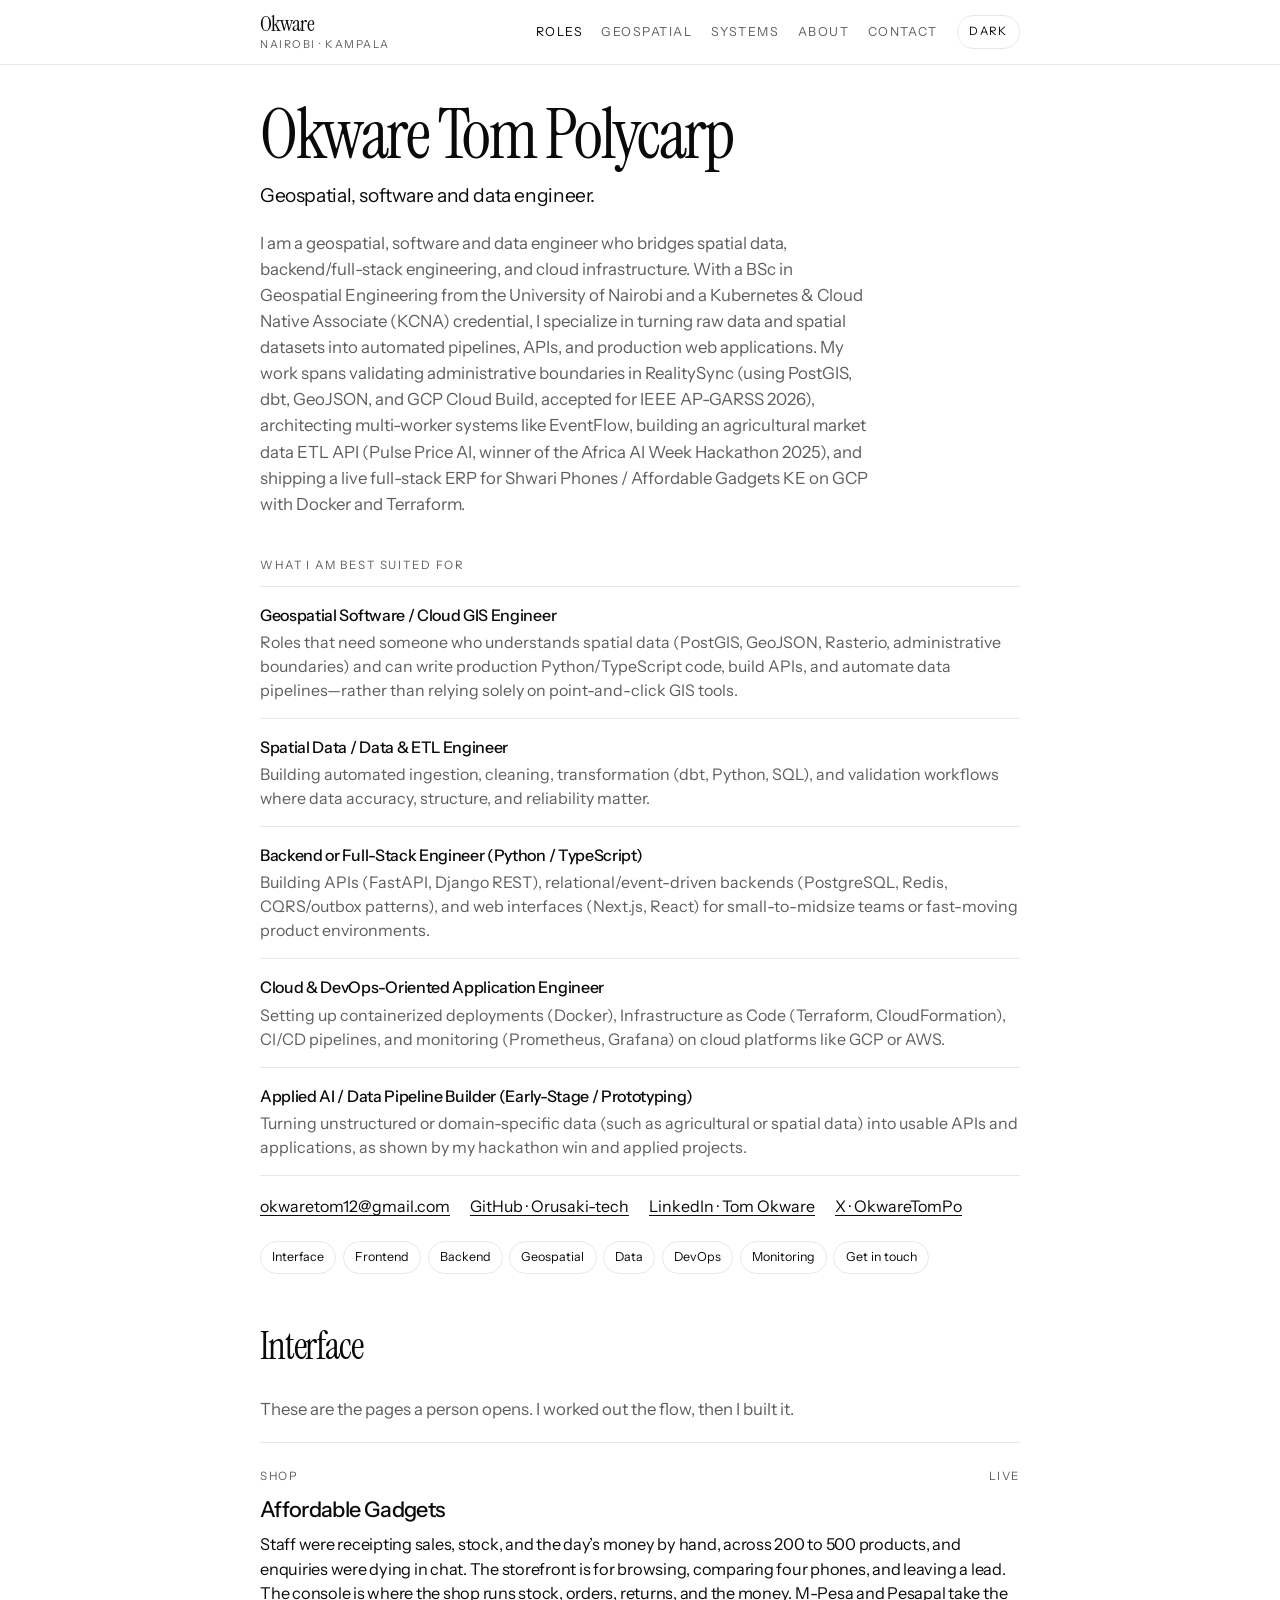
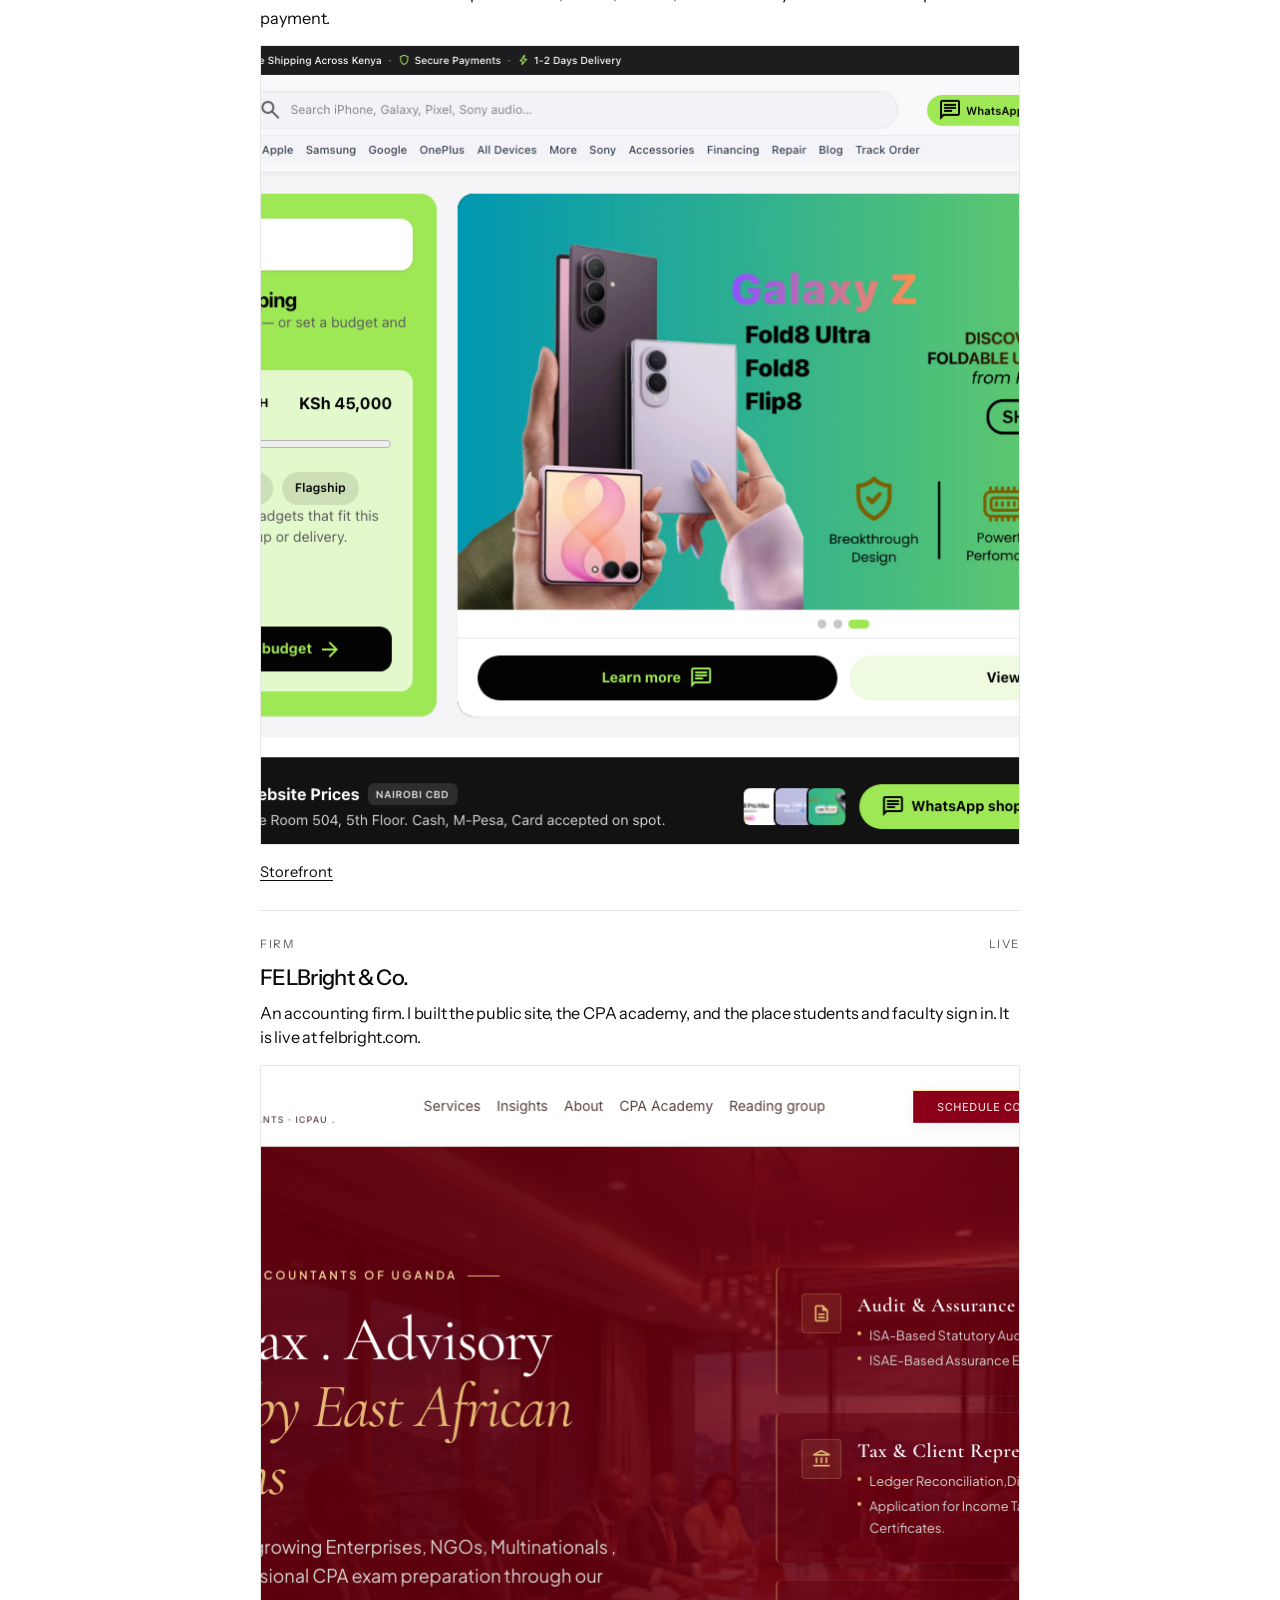
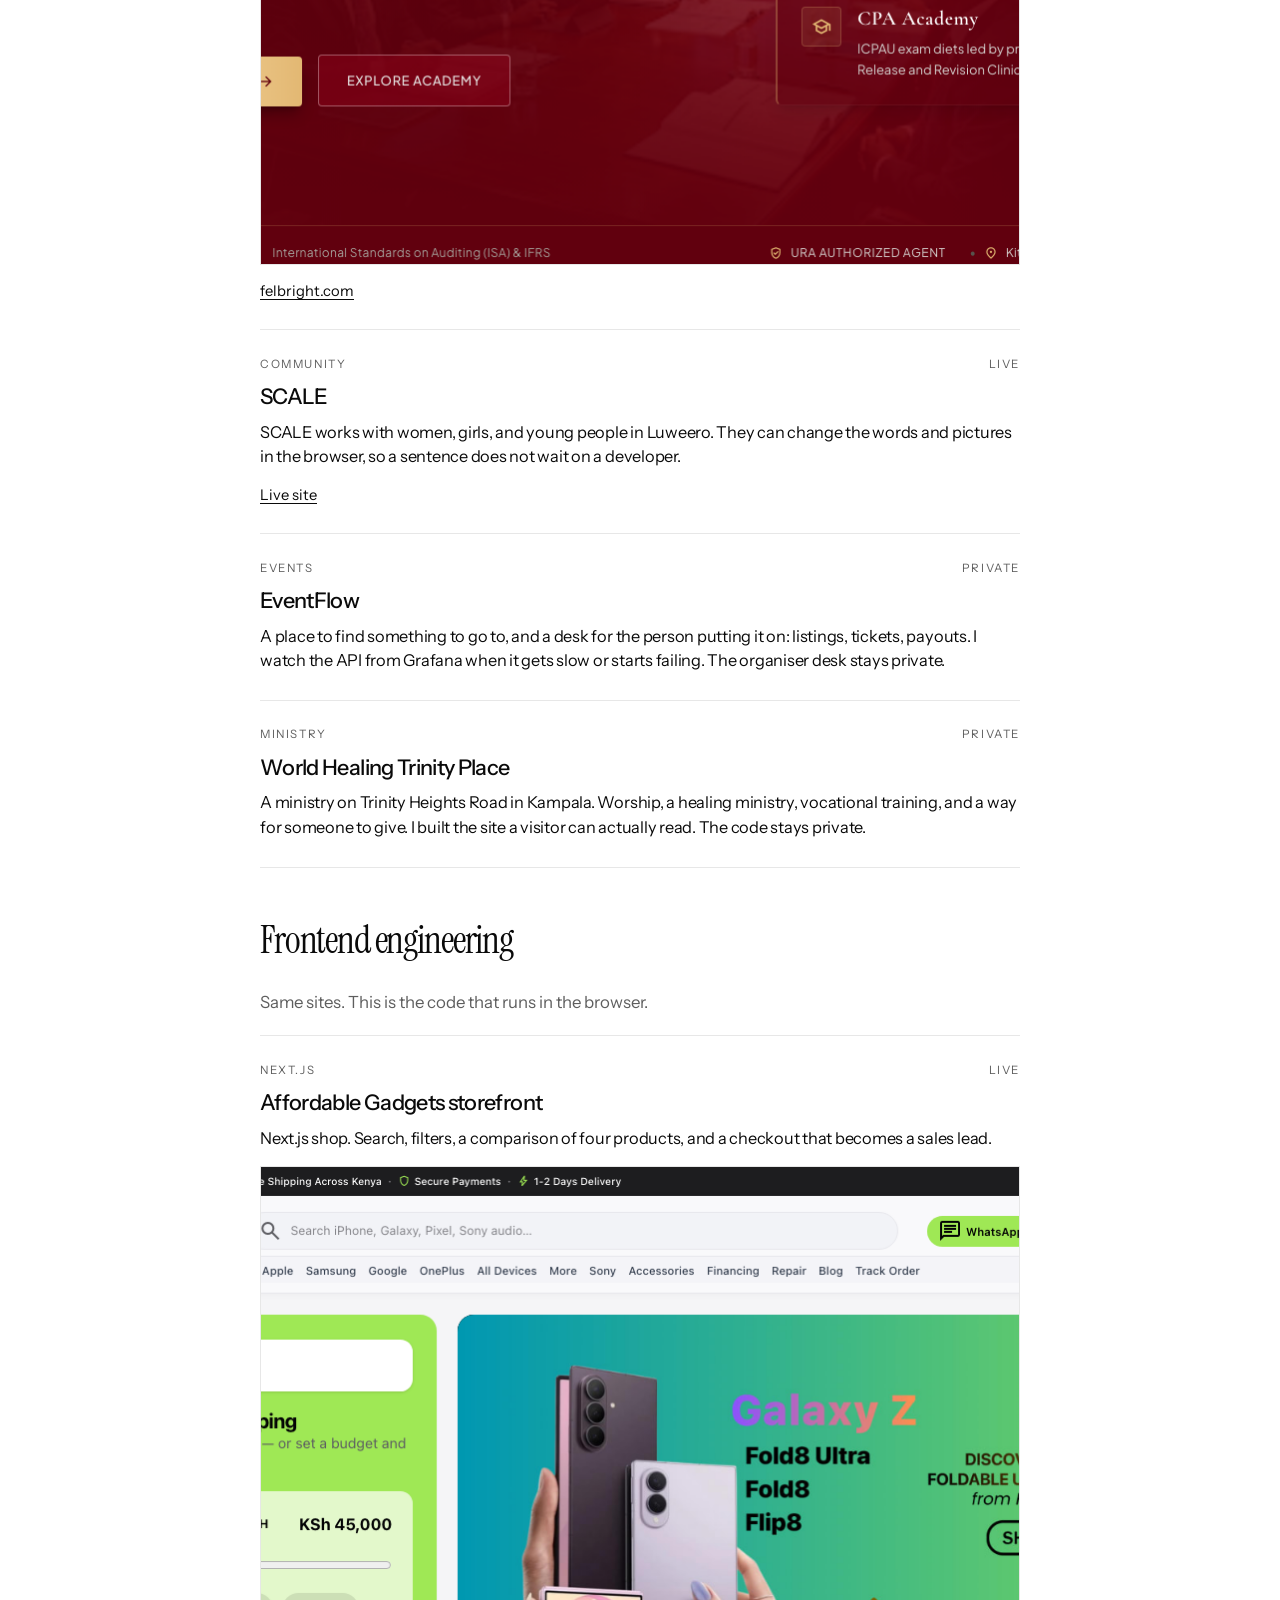
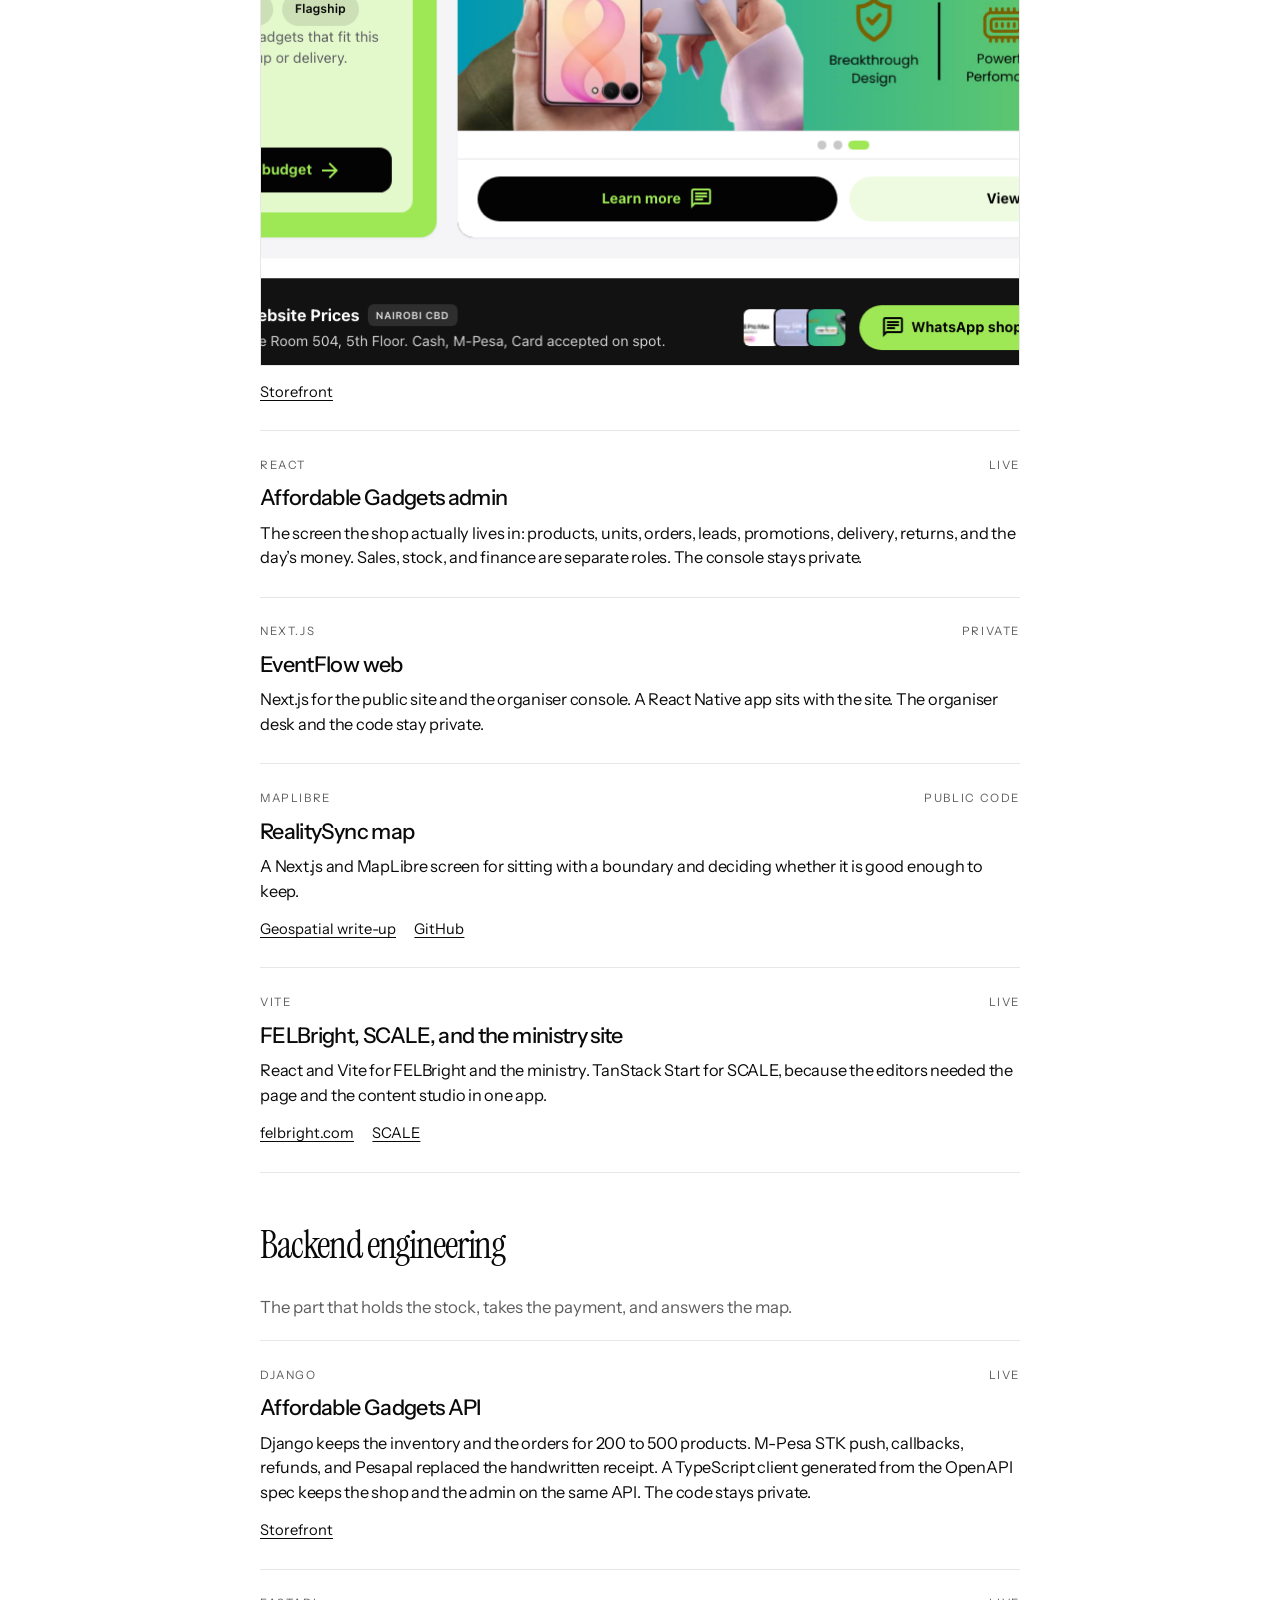
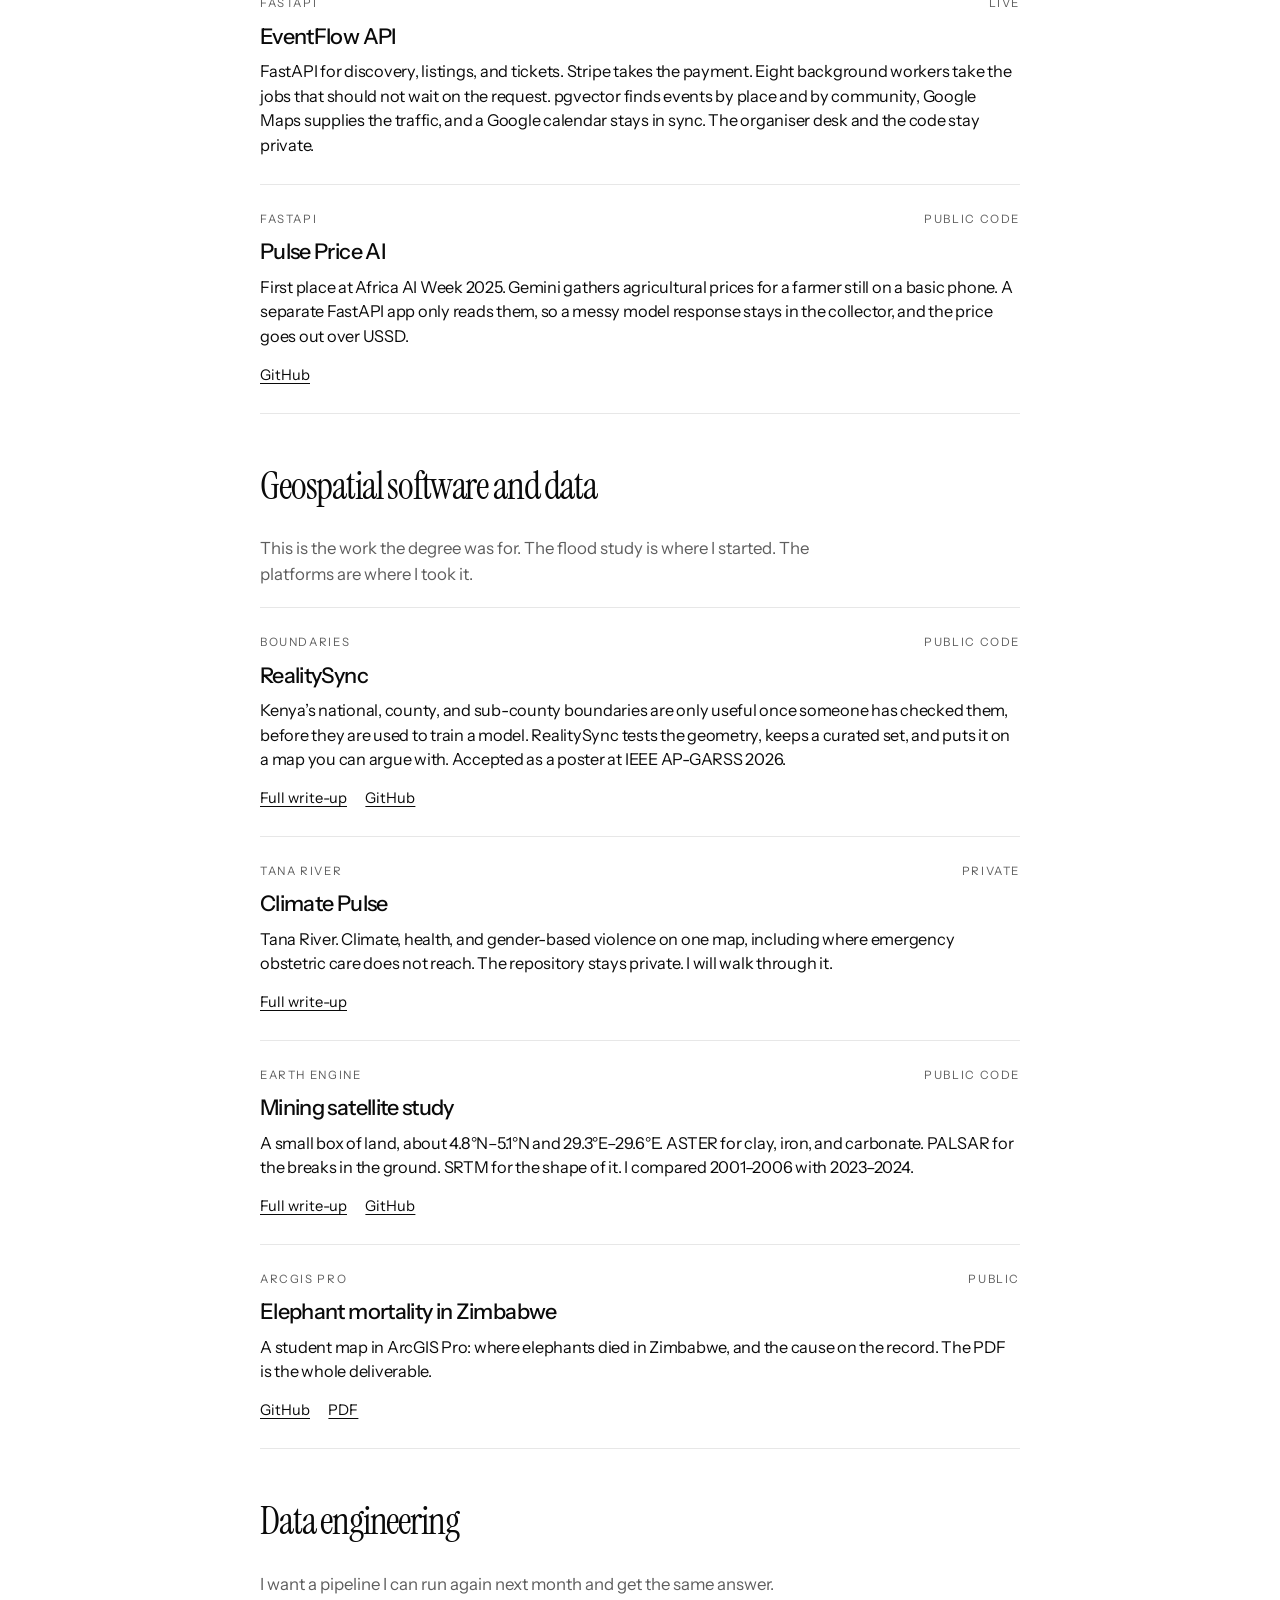
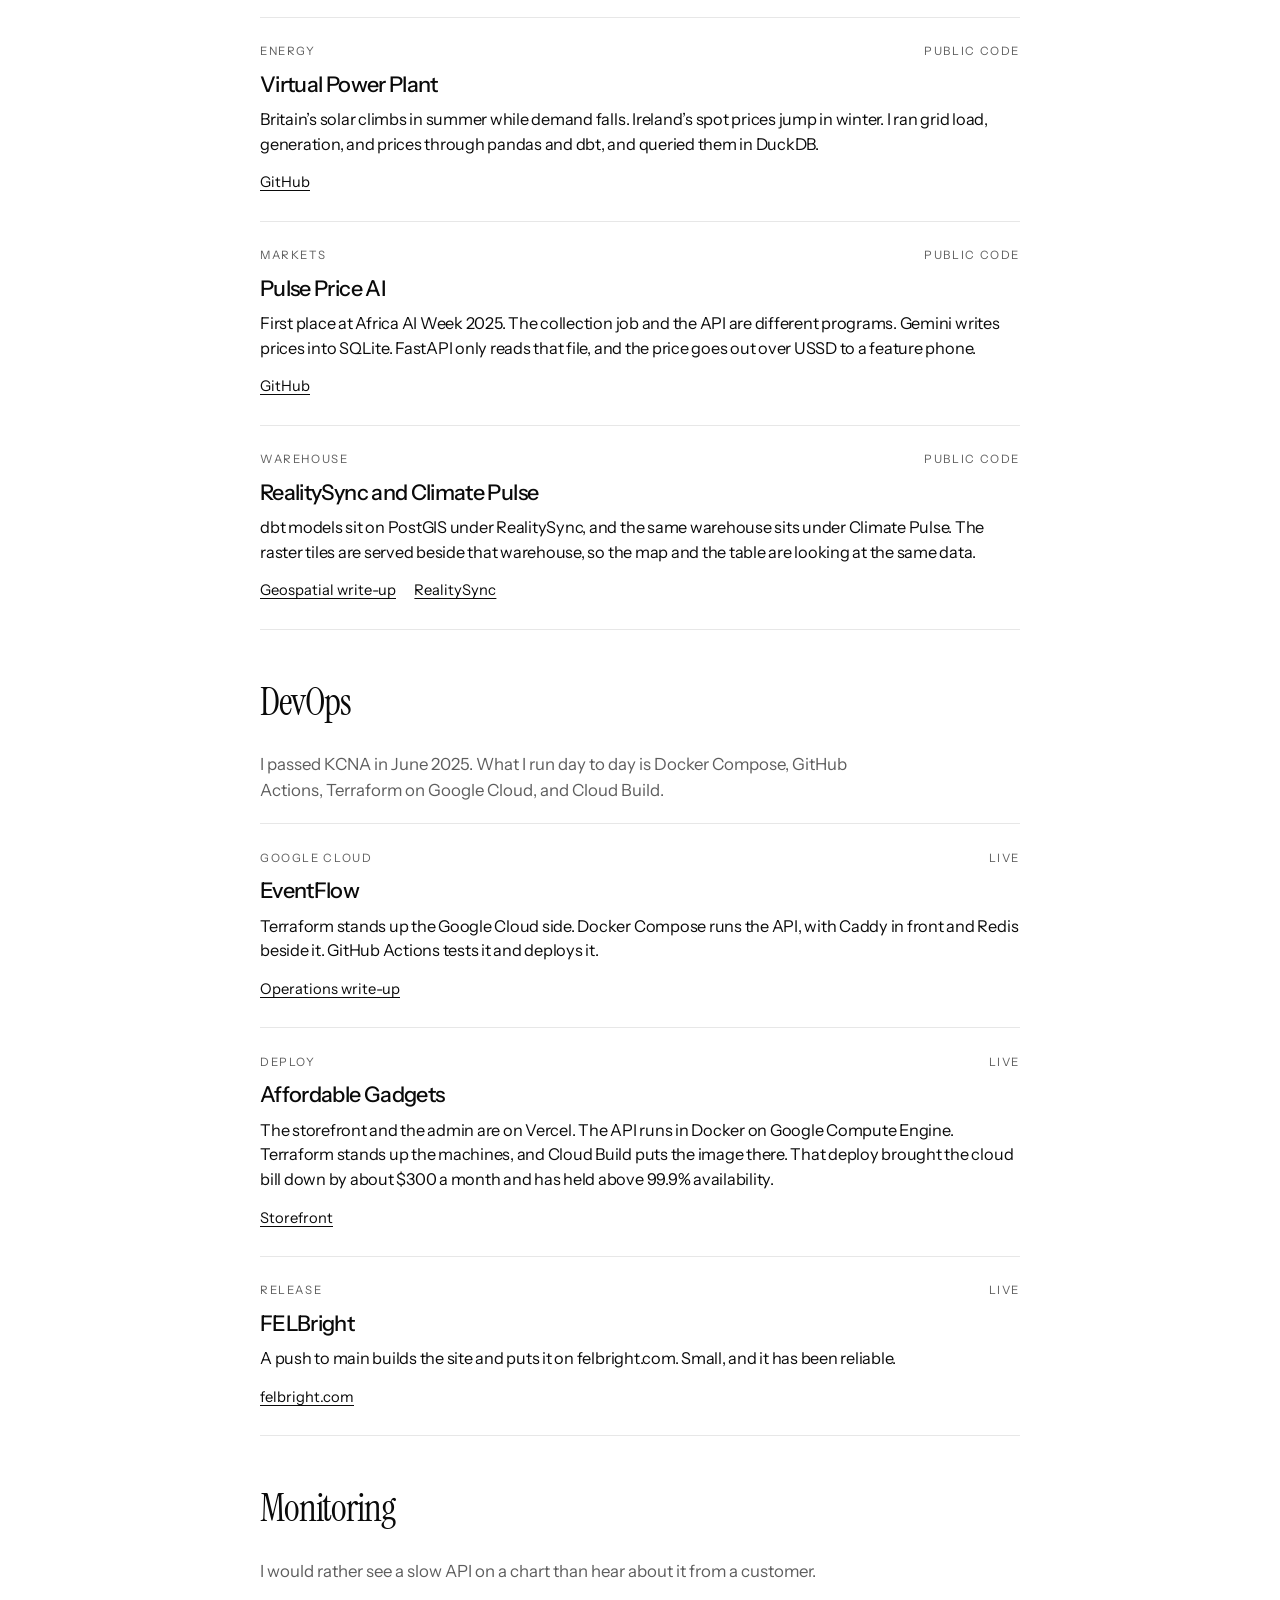
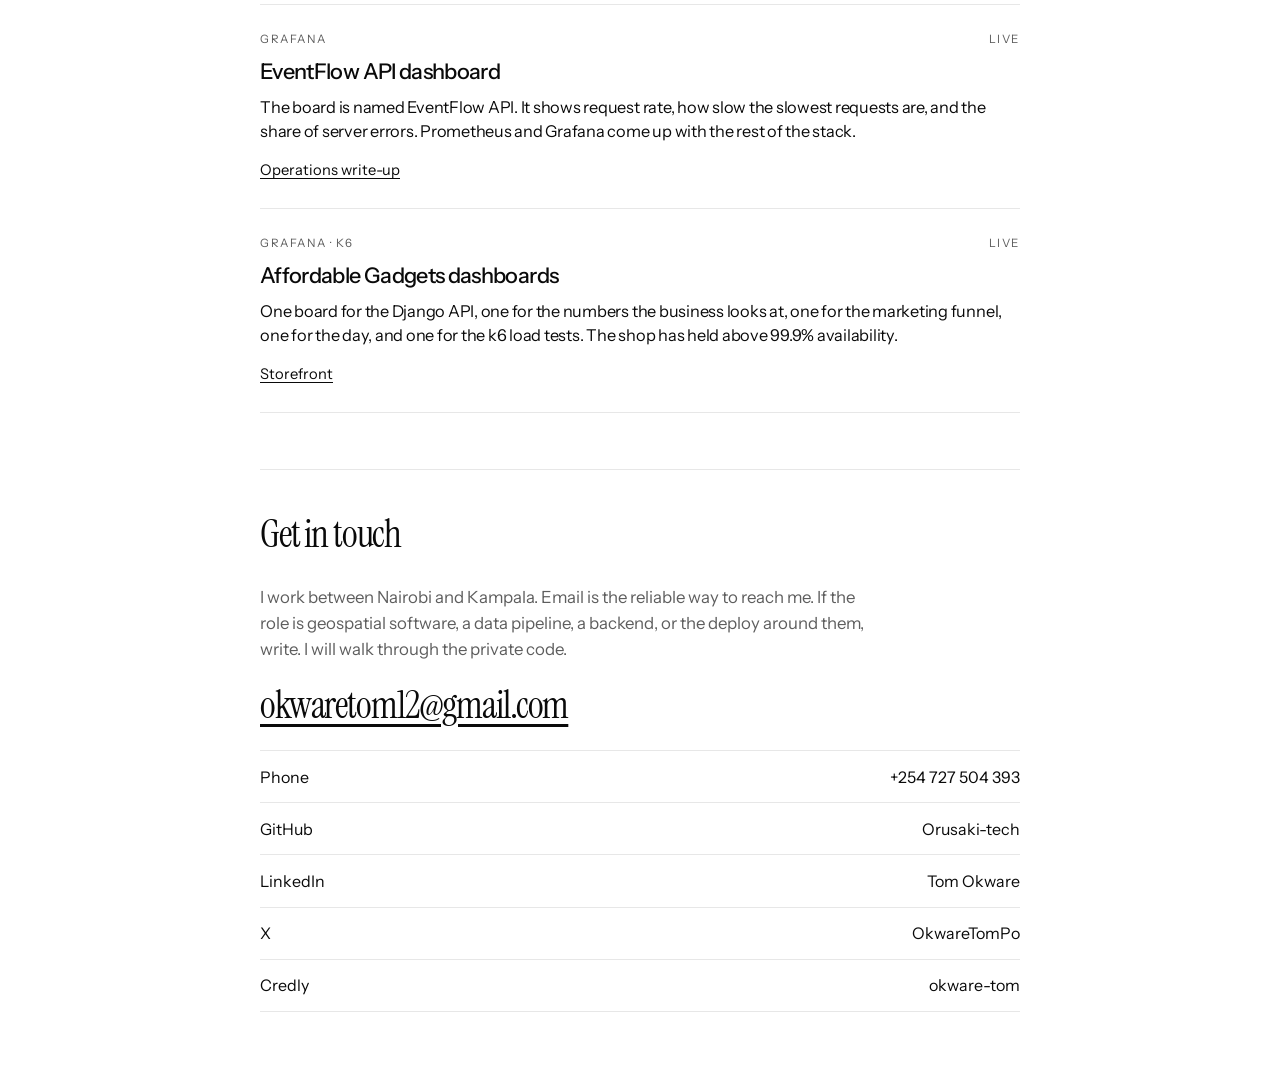
==== index.html @ 7165050e "Publish the portfolio and show the public sites. The home page now carries screenshots of the live A" ====
<!DOCTYPE html>
<html lang="en">
<head>
  <meta charset="utf-8">
  <meta name="viewport" content="width=device-width, initial-scale=1">
  <title>Okware Tom Polycarp — Geospatial, software and data engineer</title>
  <meta name="description" content="Okware Tom Polycarp, geospatial, software and data engineer. Spatial data, APIs, and cloud deploys, between Nairobi and Kampala.">
  <link rel="preconnect" href="https://fonts.googleapis.com">
  <link rel="preconnect" href="https://fonts.gstatic.com" crossorigin>
  <link href="https://fonts.googleapis.com/css2?family=Instrument+Sans:ital,wght@0,400;0,500;1,400&family=Instrument+Serif&display=swap" rel="stylesheet">
  <link rel="stylesheet" href="css/site.css">
  <script>
    (function () {
      var saved = localStorage.getItem("theme");
      var theme = saved || (matchMedia("(prefers-color-scheme: dark)").matches ? "dark" : "light");
      document.documentElement.setAttribute("data-theme", theme);
    })();
  </script>
</head>
<body>
  <a class="skip" href="#content">Skip to content</a>
  <header class="site-header">
    <div class="shell header-inner">
      <a class="wordmark" href="index.html">Okware<span>Nairobi · Kampala</span></a>
      <div class="header-actions">
        <nav class="desk-nav" aria-label="Primary">
          <a href="index.html" aria-current="page">Roles</a>
          <a href="geo.html">Geospatial</a>
          <a href="systems.html">Systems</a>
          <a href="about.html">About</a>
          <a href="#contact">Contact</a>
        </nav>
        <button class="theme-toggle" type="button" data-theme-toggle>Dark</button>
      </div>
    </div>
  </header>
  <main id="content">
    <div class="shell">
      <h1>Okware Tom Polycarp</h1>
      <p class="role">Geospatial, software and data engineer.</p>
      <p class="intro">I am a geospatial, software and data engineer who bridges spatial data, backend/full-stack engineering, and cloud infrastructure. With a BSc in Geospatial Engineering from the University of Nairobi and a Kubernetes &amp; Cloud Native Associate (KCNA) credential, I specialize in turning raw data and spatial datasets into automated pipelines, APIs, and production web applications. My work spans validating administrative boundaries in RealitySync (using PostGIS, dbt, GeoJSON, and GCP Cloud Build, accepted for IEEE AP-GARSS 2026), architecting multi-worker systems like EventFlow, building an agricultural market data ETL API (Pulse Price AI, winner of the Africa AI Week Hackathon 2025), and shipping a live full-stack ERP for Shwari Phones / Affordable Gadgets KE on GCP with Docker and Terraform.</p>
      <p class="section-label">What I am best suited for</p>
      <ul class="capabilities">
        <li>
          <strong>Geospatial Software / Cloud GIS Engineer</strong>
          <span>Roles that need someone who understands spatial data (PostGIS, GeoJSON, Rasterio, administrative boundaries) and can write production Python/TypeScript code, build APIs, and automate data pipelines—rather than relying solely on point-and-click GIS tools.</span>
        </li>
        <li>
          <strong>Spatial Data / Data &amp; ETL Engineer</strong>
          <span>Building automated ingestion, cleaning, transformation (dbt, Python, SQL), and validation workflows where data accuracy, structure, and reliability matter.</span>
        </li>
        <li>
          <strong>Backend or Full-Stack Engineer (Python / TypeScript)</strong>
          <span>Building APIs (FastAPI, Django REST), relational/event-driven backends (PostgreSQL, Redis, CQRS/outbox patterns), and web interfaces (Next.js, React) for small-to-midsize teams or fast-moving product environments.</span>
        </li>
        <li>
          <strong>Cloud &amp; DevOps-Oriented Application Engineer</strong>
          <span>Setting up containerized deployments (Docker), Infrastructure as Code (Terraform, CloudFormation), CI/CD pipelines, and monitoring (Prometheus, Grafana) on cloud platforms like GCP or AWS.</span>
        </li>
        <li>
          <strong>Applied AI / Data Pipeline Builder (Early-Stage / Prototyping)</strong>
          <span>Turning unstructured or domain-specific data (such as agricultural or spatial data) into usable APIs and applications, as shown by my hackathon win and applied projects.</span>
        </li>
      </ul>
      <p class="socials">
        <a href="mailto:okwaretom12@gmail.com">okwaretom12@gmail.com</a>
        <a href="https://github.com/Orusaki-tech" target="_blank" rel="noopener noreferrer">GitHub · Orusaki-tech</a>
        <a href="https://www.linkedin.com/in/tom-okware-543abb218/" target="_blank" rel="noopener noreferrer">LinkedIn · Tom Okware</a>
        <a href="https://x.com/OkwareTomPo" target="_blank" rel="noopener noreferrer">X · OkwareTomPo</a>
      </p>
      <nav class="jumps" aria-label="Roles">
        <a href="#interface">Interface</a>
        <a href="#frontend">Frontend</a>
        <a href="#backend">Backend</a>
        <a href="#geospatial">Geospatial</a>
        <a href="#data">Data</a>
          <a href="#devops">DevOps</a>
          <a href="#monitoring">Monitoring</a>
          <a href="#contact">Get in touch</a>
        </nav>

      <section class="role-block" id="interface">
        <h2>Interface</h2>
        <p class="intro">These are the pages a person opens. I worked out the flow, then I built it.</p>
        <div class="list">
          <article class="entry">
            <div class="entry-top"><span class="tag">Shop</span><span class="tag">Live</span></div>
            <h2>Affordable Gadgets</h2>
            <p class="summary">Staff were receipting sales, stock, and the day’s money by hand, across 200 to 500 products, and enquiries were dying in chat. The storefront is for browsing, comparing four phones, and leaving a lead. The console is where the shop runs stock, orders, returns, and the money. M-Pesa and Pesapal take the payment.</p>
            <a class="shot-link" href="https://affordable-gadgets-frontend.vercel.app" target="_blank" rel="noopener noreferrer">
              <img class="shot" src="images/affordable-gadgets.png" alt="Affordable Gadgets storefront, with a budget search and a Samsung Galaxy Z Fold banner." width="1280" height="800">
            </a>
            <p class="links">
              <a href="https://affordable-gadgets-frontend.vercel.app" target="_blank" rel="noopener noreferrer">Storefront</a>
            </p>
          </article>
          <article class="entry">
            <div class="entry-top"><span class="tag">Firm</span><span class="tag">Live</span></div>
            <h2>FELBright &amp; Co.</h2>
            <p class="summary">An accounting firm. I built the public site, the CPA academy, and the place students and faculty sign in. It is live at felbright.com.</p>
            <a class="shot-link" href="https://felbright.com" target="_blank" rel="noopener noreferrer">
              <img class="shot" src="images/felbright.png" alt="FELBright and Co. homepage, with audit, tax, and CPA Academy services." width="1280" height="800">
            </a>
            <p class="links"><a href="https://felbright.com" target="_blank" rel="noopener noreferrer">felbright.com</a></p>
          </article>
          <article class="entry">
            <div class="entry-top"><span class="tag">Community</span><span class="tag">Live</span></div>
            <h2>SCALE</h2>
            <p class="summary">SCALE works with women, girls, and young people in Luweero. They can change the words and pictures in the browser, so a sentence does not wait on a developer.</p>
            <p class="links"><a href="https://community-hub-lime.vercel.app" target="_blank" rel="noopener noreferrer">Live site</a></p>
          </article>
          <article class="entry">
            <div class="entry-top"><span class="tag">Events</span><span class="tag">Private</span></div>
            <h2>EventFlow</h2>
            <p class="summary">A place to find something to go to, and a desk for the person putting it on: listings, tickets, payouts. I watch the API from Grafana when it gets slow or starts failing. The organiser desk stays private.</p>
          </article>
          <article class="entry">
            <div class="entry-top"><span class="tag">Ministry</span><span class="tag">Private</span></div>
            <h2>World Healing Trinity Place</h2>
            <p class="summary">A ministry on Trinity Heights Road in Kampala. Worship, a healing ministry, vocational training, and a way for someone to give. I built the site a visitor can actually read. The code stays private.</p>
          </article>
        </div>
      </section>

      <section class="role-block" id="frontend">
        <h2>Frontend engineering</h2>
        <p class="intro">Same sites. This is the code that runs in the browser.</p>
        <div class="list">
          <article class="entry">
            <div class="entry-top"><span class="tag">Next.js</span><span class="tag">Live</span></div>
            <h2>Affordable Gadgets storefront</h2>
            <p class="summary">Next.js shop. Search, filters, a comparison of four products, and a checkout that becomes a sales lead.</p>
            <a class="shot-link" href="https://affordable-gadgets-frontend.vercel.app" target="_blank" rel="noopener noreferrer">
              <img class="shot" src="images/affordable-gadgets.png" alt="Affordable Gadgets storefront, with a budget search and a Samsung Galaxy Z Fold banner." width="1280" height="800">
            </a>
            <p class="links">
              <a href="https://affordable-gadgets-frontend.vercel.app" target="_blank" rel="noopener noreferrer">Storefront</a>
            </p>
          </article>
          <article class="entry">
            <div class="entry-top"><span class="tag">React</span><span class="tag">Live</span></div>
            <h2>Affordable Gadgets admin</h2>
            <p class="summary">The screen the shop actually lives in: products, units, orders, leads, promotions, delivery, returns, and the day’s money. Sales, stock, and finance are separate roles. The console stays private.</p>
          </article>
          <article class="entry">
            <div class="entry-top"><span class="tag">Next.js</span><span class="tag">Private</span></div>
            <h2>EventFlow web</h2>
            <p class="summary">Next.js for the public site and the organiser console. A React Native app sits with the site. The organiser desk and the code stay private.</p>
          </article>
          <article class="entry">
            <div class="entry-top"><span class="tag">MapLibre</span><span class="tag">Public code</span></div>
            <h2>RealitySync map</h2>
            <p class="summary">A Next.js and MapLibre screen for sitting with a boundary and deciding whether it is good enough to keep.</p>
            <p class="links">
              <a href="geo.html">Geospatial write-up</a>
              <a href="https://github.com/Orusaki-tech/portal" target="_blank" rel="noopener noreferrer">GitHub</a>
            </p>
          </article>
          <article class="entry">
            <div class="entry-top"><span class="tag">Vite</span><span class="tag">Live</span></div>
            <h2>FELBright, SCALE, and the ministry site</h2>
            <p class="summary">React and Vite for FELBright and the ministry. TanStack Start for SCALE, because the editors needed the page and the content studio in one app.</p>
            <p class="links">
              <a href="https://felbright.com" target="_blank" rel="noopener noreferrer">felbright.com</a>
              <a href="https://community-hub-lime.vercel.app" target="_blank" rel="noopener noreferrer">SCALE</a>
            </p>
          </article>
        </div>
      </section>

      <section class="role-block" id="backend">
        <h2>Backend engineering</h2>
        <p class="intro">The part that holds the stock, takes the payment, and answers the map.</p>
        <div class="list">
          <article class="entry">
            <div class="entry-top"><span class="tag">Django</span><span class="tag">Live</span></div>
            <h2>Affordable Gadgets API</h2>
            <p class="summary">Django keeps the inventory and the orders for 200 to 500 products. M-Pesa STK push, callbacks, refunds, and Pesapal replaced the handwritten receipt. A TypeScript client generated from the OpenAPI spec keeps the shop and the admin on the same API. The code stays private.</p>
            <p class="links">
              <a href="https://affordable-gadgets-frontend.vercel.app" target="_blank" rel="noopener noreferrer">Storefront</a>
            </p>
          </article>
          <article class="entry">
            <div class="entry-top"><span class="tag">FastAPI</span><span class="tag">Live</span></div>
            <h2>EventFlow API</h2>
            <p class="summary">FastAPI for discovery, listings, and tickets. Stripe takes the payment. Eight background workers take the jobs that should not wait on the request. pgvector finds events by place and by community, Google Maps supplies the traffic, and a Google calendar stays in sync. The organiser desk and the code stay private.</p>
          </article>
          <article class="entry">
            <div class="entry-top"><span class="tag">FastAPI</span><span class="tag">Public code</span></div>
            <h2>Pulse Price AI</h2>
            <p class="summary">First place at Africa AI Week 2025. Gemini gathers agricultural prices for a farmer still on a basic phone. A separate FastAPI app only reads them, so a messy model response stays in the collector, and the price goes out over USSD.</p>
            <p class="links"><a href="https://github.com/Orusaki-tech/ai-hack" target="_blank" rel="noopener noreferrer">GitHub</a></p>
          </article>
        </div>
      </section>

      <section class="role-block" id="geospatial">
        <h2>Geospatial software and data</h2>
        <p class="intro">This is the work the degree was for. The flood study is where I started. The platforms are where I took it.</p>
        <div class="list">
          <article class="entry">
            <div class="entry-top"><span class="tag">Boundaries</span><span class="tag">Public code</span></div>
            <h2>RealitySync</h2>
            <p class="summary">Kenya’s national, county, and sub-county boundaries are only useful once someone has checked them, before they are used to train a model. RealitySync tests the geometry, keeps a curated set, and puts it on a map you can argue with. Accepted as a poster at IEEE AP-GARSS 2026.</p>
            <p class="links">
              <a href="geo.html">Full write-up</a>
              <a href="https://github.com/Orusaki-tech/portal" target="_blank" rel="noopener noreferrer">GitHub</a>
            </p>
          </article>
          <article class="entry">
            <div class="entry-top"><span class="tag">Tana River</span><span class="tag">Private</span></div>
            <h2>Climate Pulse</h2>
            <p class="summary">Tana River. Climate, health, and gender-based violence on one map, including where emergency obstetric care does not reach. The repository stays private. I will walk through it.</p>
            <p class="links"><a href="geo.html">Full write-up</a></p>
          </article>
          <article class="entry">
            <div class="entry-top"><span class="tag">Earth Engine</span><span class="tag">Public code</span></div>
            <h2>Mining satellite study</h2>
            <p class="summary">A small box of land, about 4.8°N–5.1°N and 29.3°E–29.6°E. ASTER for clay, iron, and carbonate. PALSAR for the breaks in the ground. SRTM for the shape of it. I compared 2001–2006 with 2023–2024.</p>
            <p class="links">
              <a href="geo.html">Full write-up</a>
              <a href="https://github.com/Orusaki-tech/mining" target="_blank" rel="noopener noreferrer">GitHub</a>
            </p>
          </article>
          <article class="entry">
            <div class="entry-top"><span class="tag">ArcGIS Pro</span><span class="tag">Public</span></div>
            <h2>Elephant mortality in Zimbabwe</h2>
            <p class="summary">A student map in ArcGIS Pro: where elephants died in Zimbabwe, and the cause on the record. The PDF is the whole deliverable.</p>
            <p class="links">
              <a href="https://github.com/Orusaki-tech/Elephant-Mortality-In-Zimbabwe" target="_blank" rel="noopener noreferrer">GitHub</a>
              <a href="https://github.com/Orusaki-tech/Elephant-Mortality-In-Zimbabwe/blob/main/Okware%20Tom%20Elephant%20Mortality%20Assignment.pdf" target="_blank" rel="noopener noreferrer">PDF</a>
            </p>
          </article>
        </div>
      </section>

      <section class="role-block" id="data">
        <h2>Data engineering</h2>
        <p class="intro">I want a pipeline I can run again next month and get the same answer.</p>
        <div class="list">
          <article class="entry">
            <div class="entry-top"><span class="tag">Energy</span><span class="tag">Public code</span></div>
            <h2>Virtual Power Plant</h2>
            <p class="summary">Britain’s solar climbs in summer while demand falls. Ireland’s spot prices jump in winter. I ran grid load, generation, and prices through pandas and dbt, and queried them in DuckDB.</p>
            <p class="links"><a href="https://github.com/Orusaki-tech/Virtual-Power-Plant" target="_blank" rel="noopener noreferrer">GitHub</a></p>
          </article>
          <article class="entry">
            <div class="entry-top"><span class="tag">Markets</span><span class="tag">Public code</span></div>
            <h2>Pulse Price AI</h2>
            <p class="summary">First place at Africa AI Week 2025. The collection job and the API are different programs. Gemini writes prices into SQLite. FastAPI only reads that file, and the price goes out over USSD to a feature phone.</p>
            <p class="links"><a href="https://github.com/Orusaki-tech/ai-hack" target="_blank" rel="noopener noreferrer">GitHub</a></p>
          </article>
          <article class="entry">
            <div class="entry-top"><span class="tag">Warehouse</span><span class="tag">Public code</span></div>
            <h2>RealitySync and Climate Pulse</h2>
            <p class="summary">dbt models sit on PostGIS under RealitySync, and the same warehouse sits under Climate Pulse. The raster tiles are served beside that warehouse, so the map and the table are looking at the same data.</p>
            <p class="links">
              <a href="geo.html">Geospatial write-up</a>
              <a href="https://github.com/Orusaki-tech/portal" target="_blank" rel="noopener noreferrer">RealitySync</a>
            </p>
          </article>
        </div>
      </section>

      <section class="role-block" id="devops">
        <h2>DevOps</h2>
        <p class="intro">I passed KCNA in June 2025. What I run day to day is Docker Compose, GitHub Actions, Terraform on Google Cloud, and Cloud Build.</p>
        <div class="list">
          <article class="entry">
            <div class="entry-top"><span class="tag">Google Cloud</span><span class="tag">Live</span></div>
            <h2>EventFlow</h2>
            <p class="summary">Terraform stands up the Google Cloud side. Docker Compose runs the API, with Caddy in front and Redis beside it. GitHub Actions tests it and deploys it.</p>
            <p class="links">
              <a href="systems.html">Operations write-up</a>
            </p>
          </article>
          <article class="entry">
            <div class="entry-top"><span class="tag">Deploy</span><span class="tag">Live</span></div>
            <h2>Affordable Gadgets</h2>
            <p class="summary">The storefront and the admin are on Vercel. The API runs in Docker on Google Compute Engine. Terraform stands up the machines, and Cloud Build puts the image there. That deploy brought the cloud bill down by about $300 a month and has held above 99.9% availability.</p>
            <p class="links">
              <a href="https://affordable-gadgets-frontend.vercel.app" target="_blank" rel="noopener noreferrer">Storefront</a>
            </p>
          </article>
          <article class="entry">
            <div class="entry-top"><span class="tag">Release</span><span class="tag">Live</span></div>
            <h2>FELBright</h2>
            <p class="summary">A push to main builds the site and puts it on felbright.com. Small, and it has been reliable.</p>
            <p class="links"><a href="https://felbright.com" target="_blank" rel="noopener noreferrer">felbright.com</a></p>
          </article>
        </div>
      </section>

      <section class="role-block" id="monitoring">
        <h2>Monitoring</h2>
        <p class="intro">I would rather see a slow API on a chart than hear about it from a customer.</p>
        <div class="list">
          <article class="entry">
            <div class="entry-top"><span class="tag">Grafana</span><span class="tag">Live</span></div>
            <h2>EventFlow API dashboard</h2>
            <p class="summary">The board is named EventFlow API. It shows request rate, how slow the slowest requests are, and the share of server errors. Prometheus and Grafana come up with the rest of the stack.</p>
            <p class="links">
              <a href="systems.html">Operations write-up</a>
            </p>
          </article>
          <article class="entry">
            <div class="entry-top"><span class="tag">Grafana · k6</span><span class="tag">Live</span></div>
            <h2>Affordable Gadgets dashboards</h2>
            <p class="summary">One board for the Django API, one for the numbers the business looks at, one for the marketing funnel, one for the day, and one for the k6 load tests. The shop has held above 99.9% availability.</p>
            <p class="links">
              <a href="https://affordable-gadgets-frontend.vercel.app" target="_blank" rel="noopener noreferrer">Storefront</a>
            </p>
          </article>
        </div>
      </section>

      <section class="role-block contact-block" id="contact">
        <h2>Get in touch</h2>
        <p class="intro">I work between Nairobi and Kampala. Email is the reliable way to reach me. If the role is geospatial software, a data pipeline, a backend, or the deploy around them, write. I will walk through the private code.</p>
        <p class="reach"><a href="mailto:okwaretom12@gmail.com">okwaretom12@gmail.com</a></p>
        <ul class="contact-list">
          <li><a href="tel:+254727504393">Phone <span>+254 727 504 393</span></a></li>
          <li><a href="https://github.com/Orusaki-tech" target="_blank" rel="noopener noreferrer">GitHub <span>Orusaki-tech</span></a></li>
          <li><a href="https://www.linkedin.com/in/tom-okware-543abb218/" target="_blank" rel="noopener noreferrer">LinkedIn <span>Tom Okware</span></a></li>
          <li><a href="https://x.com/OkwareTomPo" target="_blank" rel="noopener noreferrer">X <span>OkwareTomPo</span></a></li>
          <li><a href="https://www.credly.com/users/okware-tom" target="_blank" rel="noopener noreferrer">Credly <span>okware-tom</span></a></li>
        </ul>
      </section>
    </div>
  </main>
  <nav class="tabbar" aria-label="Primary">
    <a href="index.html" aria-current="page">Roles</a>
    <a href="geo.html">Geo</a>
    <a href="systems.html">Systems</a>
    <a href="about.html">About</a>
  </nav>
  <script src="js/site.js"></script>
</body>
</html>
---- css/site.css ----
:root {
  --bg: #ffffff;
  --fg: #0a0a0a;
  --muted: #5e5e5e;
  --line: #e7e7e7;
  --soft: #f6f6f6;
  --invert: #0a0a0a;
  --invert-fg: #ffffff;
  --serif: "Instrument Serif", "Iowan Old Style", Georgia, serif;
  --sans: "Instrument Sans", "Helvetica Neue", Helvetica, Arial, sans-serif;
  --header: 4rem;
  --nav: 4.25rem;
  color-scheme: light;
}

html[data-theme="dark"] {
  --bg: #090909;
  --fg: #f4f4f4;
  --muted: #a3a3a3;
  --line: #242424;
  --soft: #141414;
  --invert: #f4f4f4;
  --invert-fg: #090909;
  color-scheme: dark;
}

* { box-sizing: border-box; }

html, body {
  margin: 0;
  padding: 0;
  background: var(--bg);
  color: var(--fg);
}

body {
  font-family: var(--sans);
  font-size: 16px;
  line-height: 1.5;
  min-height: 100vh;
  text-rendering: optimizeLegibility;
}

a {
  color: inherit;
  text-underline-offset: 0.18em;
}

button, a { -webkit-tap-highlight-color: transparent; }

.skip {
  position: absolute;
  left: 1rem;
  top: -4rem;
  background: var(--invert);
  color: var(--invert-fg);
  padding: 0.5rem 0.75rem;
  z-index: 100;
}

.skip:focus { top: 0.75rem; }

.shell {
  width: min(760px, calc(100% - 2.5rem));
  margin: 0 auto;
}

.site-header {
  position: sticky;
  top: 0;
  z-index: 20;
  background: color-mix(in srgb, var(--bg) 88%, transparent);
  backdrop-filter: blur(16px);
  border-bottom: 1px solid var(--line);
}

.header-inner {
  height: var(--header);
  display: flex;
  align-items: center;
  justify-content: space-between;
  gap: 1rem;
}

.wordmark {
  font-family: var(--serif);
  font-size: 1.35rem;
  letter-spacing: -0.03em;
  text-decoration: none;
  line-height: 1;
}

.wordmark span {
  display: block;
  margin-top: 0.2rem;
  font-family: var(--sans);
  font-size: 0.68rem;
  letter-spacing: 0.14em;
  text-transform: uppercase;
  color: var(--muted);
}

.header-actions {
  display: flex;
  align-items: center;
  gap: 1.25rem;
}

.desk-nav {
  display: none;
  gap: 1.15rem;
}

.desk-nav a {
  text-decoration: none;
  font-size: 0.78rem;
  letter-spacing: 0.12em;
  text-transform: uppercase;
  color: var(--muted);
}

.desk-nav a[aria-current="page"] {
  color: var(--fg);
}

.theme-toggle {
  appearance: none;
  border: 1px solid var(--line);
  background: transparent;
  color: var(--fg);
  font: inherit;
  font-size: 0.72rem;
  letter-spacing: 0.12em;
  text-transform: uppercase;
  padding: 0.45rem 0.7rem;
  border-radius: 999px;
  cursor: pointer;
}

.theme-toggle:hover { background: var(--soft); }

main {
  padding: 2.25rem 0 6.5rem;
}

.kicker {
  margin: 0 0 0.75rem;
  font-size: 0.72rem;
  letter-spacing: 0.16em;
  text-transform: uppercase;
  color: var(--muted);
}

h1 {
  margin: 0;
  font-family: var(--serif);
  font-weight: 400;
  font-size: clamp(2.6rem, 8vw, 4.4rem);
  letter-spacing: -0.035em;
  line-height: 0.95;
}

.role {
  margin: 0.85rem 0 0;
  font-size: 1.2rem;
  letter-spacing: -0.02em;
}

.intro {
  margin: 1.25rem 0 0;
  max-width: 38rem;
  color: var(--muted);
  font-size: 1.05rem;
  line-height: 1.55;
}

.jumps {
  display: flex;
  gap: 0.4rem;
  margin: 1.4rem 0 0;
  overflow-x: auto;
}

.jumps a {
  flex: none;
  text-decoration: none;
  border: 1px solid var(--line);
  border-radius: 999px;
  padding: 0.4rem 0.7rem;
  font-size: 0.78rem;
  color: var(--fg);
}

.jumps a:hover { background: var(--soft); }

.role-block {
  margin-top: 2.75rem;
  scroll-margin-top: 5.5rem;
}

.role-block > h2 {
  margin: 0;
  font-family: var(--serif);
  font-weight: 400;
  font-size: clamp(1.8rem, 4vw, 2.4rem);
  letter-spacing: -0.03em;
}

.socials {
  display: flex;
  flex-wrap: wrap;
  gap: 0.9rem 1.25rem;
  margin: 1.15rem 0 0;
}

.filters {
  display: flex;
  gap: 0.4rem;
  margin: 2rem 0 0.5rem;
  overflow-x: auto;
}

.filters button {
  appearance: none;
  border: 1px solid var(--line);
  background: transparent;
  color: var(--muted);
  font: inherit;
  font-size: 0.78rem;
  padding: 0.4rem 0.7rem;
  border-radius: 999px;
  cursor: pointer;
  white-space: nowrap;
}

.filters button[aria-pressed="true"] {
  background: var(--invert);
  color: var(--invert-fg);
  border-color: var(--invert);
}

.count {
  margin: 0.85rem 0 0;
  color: var(--muted);
  font-size: 0.8rem;
}

.list {
  margin-top: 1.25rem;
  border-top: 1px solid var(--line);
}

.entry {
  padding: 1.6rem 0 1.7rem;
  border-bottom: 1px solid var(--line);
}

.entry[hidden] { display: none; }

.entry.compact {
  padding: 1rem 0 1.05rem;
}

.entry.compact .summary {
  margin-top: 0.25rem;
  color: var(--muted);
  font-size: 0.95rem;
}

.entry-top {
  display: flex;
  justify-content: space-between;
  gap: 1rem;
  align-items: baseline;
  margin-bottom: 0.45rem;
}

.tag {
  font-size: 0.72rem;
  letter-spacing: 0.14em;
  text-transform: uppercase;
  color: var(--muted);
}

h2 {
  margin: 0;
  font-size: 1.35rem;
  font-weight: 500;
  letter-spacing: -0.03em;
}

.summary {
  margin: 0.45rem 0 0;
  font-size: 1.02rem;
  letter-spacing: -0.015em;
}

.shot-link {
  display: block;
  margin: 0.95rem 0 0;
  text-decoration: none;
}

.shot {
  display: block;
  width: 100%;
  aspect-ratio: 16 / 10;
  object-fit: cover;
  object-position: top center;
  border: 1px solid var(--line);
  background: var(--soft);
}

.detail {
  margin: 0.55rem 0 0;
  color: var(--muted);
  max-width: 40rem;
}

.stack {
  margin: 0.85rem 0 0;
  color: var(--fg);
  font-size: 0.86rem;
}

.links {
  display: flex;
  flex-wrap: wrap;
  gap: 0.9rem 1.15rem;
  margin: 0.95rem 0 0;
}

.links a {
  font-size: 0.92rem;
}

.note {
  margin: 0.8rem 0 0;
  color: var(--muted);
  font-size: 0.86rem;
}

.section-label {
  margin: 2.5rem 0 0;
  font-size: 0.72rem;
  letter-spacing: 0.16em;
  text-transform: uppercase;
  color: var(--muted);
}

.capabilities {
  margin: 0.75rem 0 0;
  padding: 0;
  list-style: none;
  border-top: 1px solid var(--line);
}

.capabilities li {
  padding: 1rem 0;
  border-bottom: 1px solid var(--line);
  display: grid;
  gap: 0.2rem;
}

.capabilities strong {
  font-weight: 500;
  letter-spacing: -0.02em;
}

.capabilities span { color: var(--muted); }

.about-grid {
  display: grid;
  gap: 1.5rem;
  margin-top: 2rem;
}

.panel {
  border-top: 1px solid var(--line);
  padding-top: 1.1rem;
}

.panel h2 {
  font-family: var(--serif);
  font-weight: 400;
  font-size: 1.8rem;
  letter-spacing: -0.03em;
}

.chips {
  display: flex;
  flex-wrap: wrap;
  gap: 0.4rem;
  margin-top: 0.8rem;
}

.chips span {
  border: 1px solid var(--line);
  padding: 0.28rem 0.55rem;
  border-radius: 999px;
  font-size: 0.82rem;
  color: var(--fg);
}

.contact-block {
  margin-top: 3.5rem;
  padding-top: 2.25rem;
  border-top: 1px solid var(--line);
}

.reach {
  margin: 1.35rem 0 0;
}

.reach a {
  font-family: var(--serif);
  font-size: clamp(1.55rem, 4.2vw, 2.35rem);
  letter-spacing: -0.03em;
  line-height: 1.2;
  overflow-wrap: anywhere;
  text-underline-offset: 0.16em;
}

.reach a:hover {
  color: var(--muted);
}

.contact-list {
  list-style: none;
  margin: 1.35rem 0 0;
  padding: 0;
  border-top: 1px solid var(--line);
}

.contact-list li {
  border-bottom: 1px solid var(--line);
}

.contact-list a {
  display: flex;
  justify-content: space-between;
  text-decoration: none;
  padding: 0.85rem 0;
}

.contact-list a:hover { text-decoration: underline; }

.tabbar {
  position: fixed;
  left: 0;
  right: 0;
  bottom: 0;
  z-index: 20;
  display: grid;
  grid-template-columns: repeat(4, 1fr);
  background: color-mix(in srgb, var(--bg) 92%, transparent);
  backdrop-filter: blur(16px);
  border-top: 1px solid var(--line);
  padding-bottom: env(safe-area-inset-bottom, 0px);
}

.tabbar a {
  min-height: 3.6rem;
  display: flex;
  align-items: center;
  justify-content: center;
  text-decoration: none;
  font-size: 0.68rem;
  letter-spacing: 0.12em;
  text-transform: uppercase;
  color: var(--muted);
}

.tabbar a[aria-current="page"] {
  color: var(--fg);
}

@media (min-width: 860px) {
  .shell { width: min(760px, calc(100% - 4rem)); }
  .desk-nav { display: flex; }
  .tabbar { display: none; }
  main { padding-bottom: 4rem; }
}
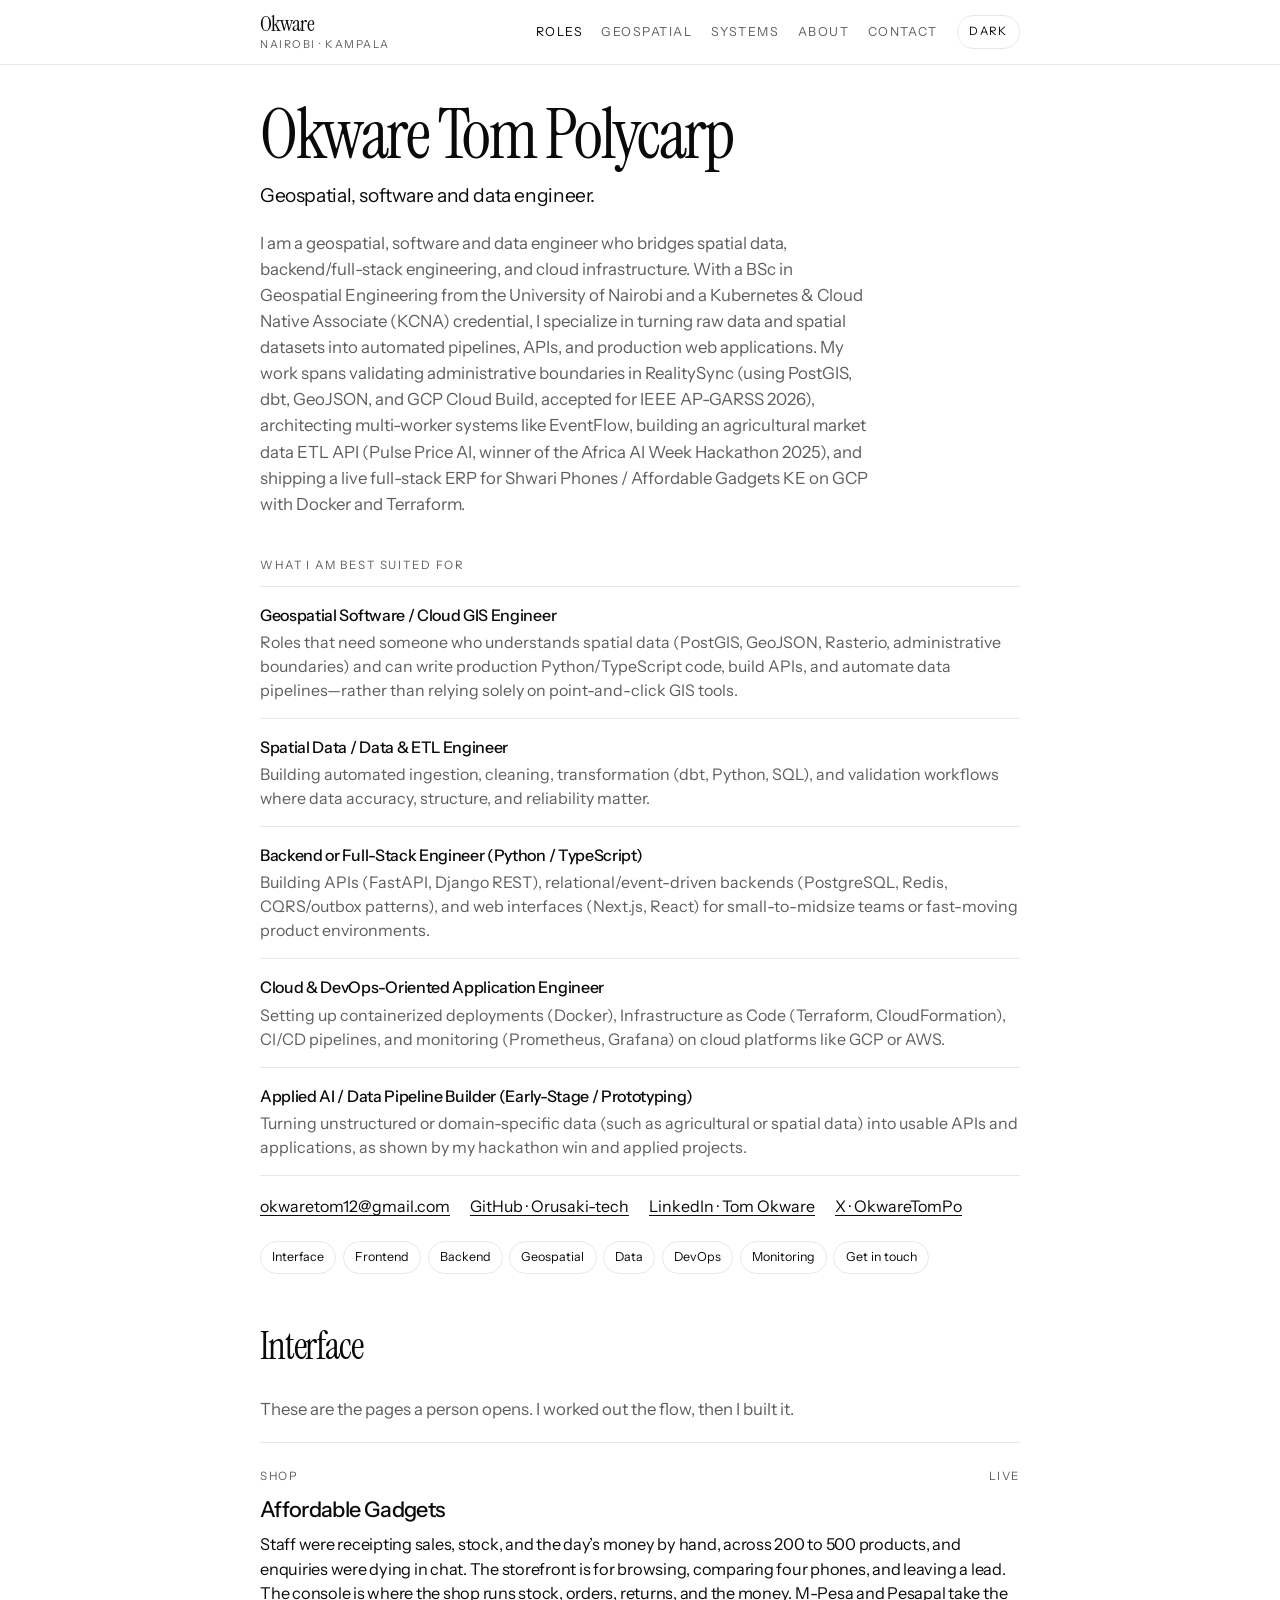
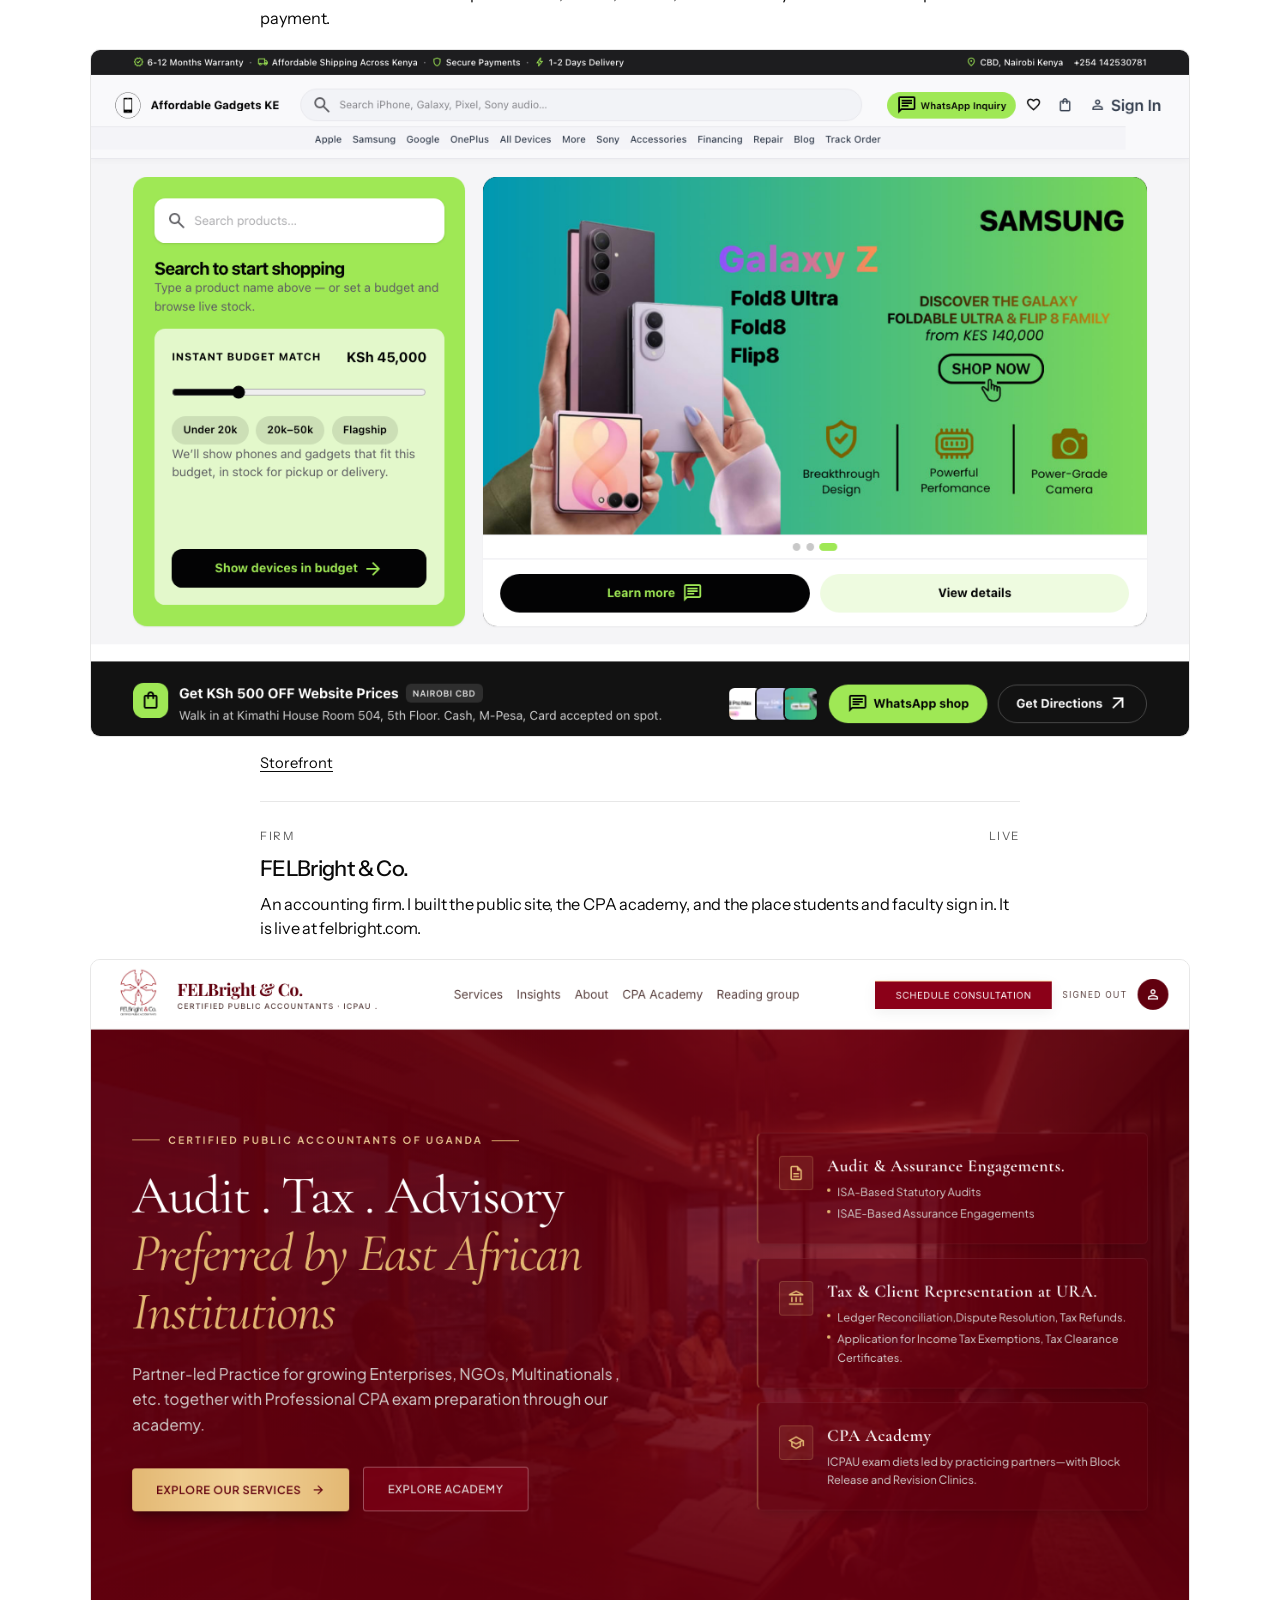
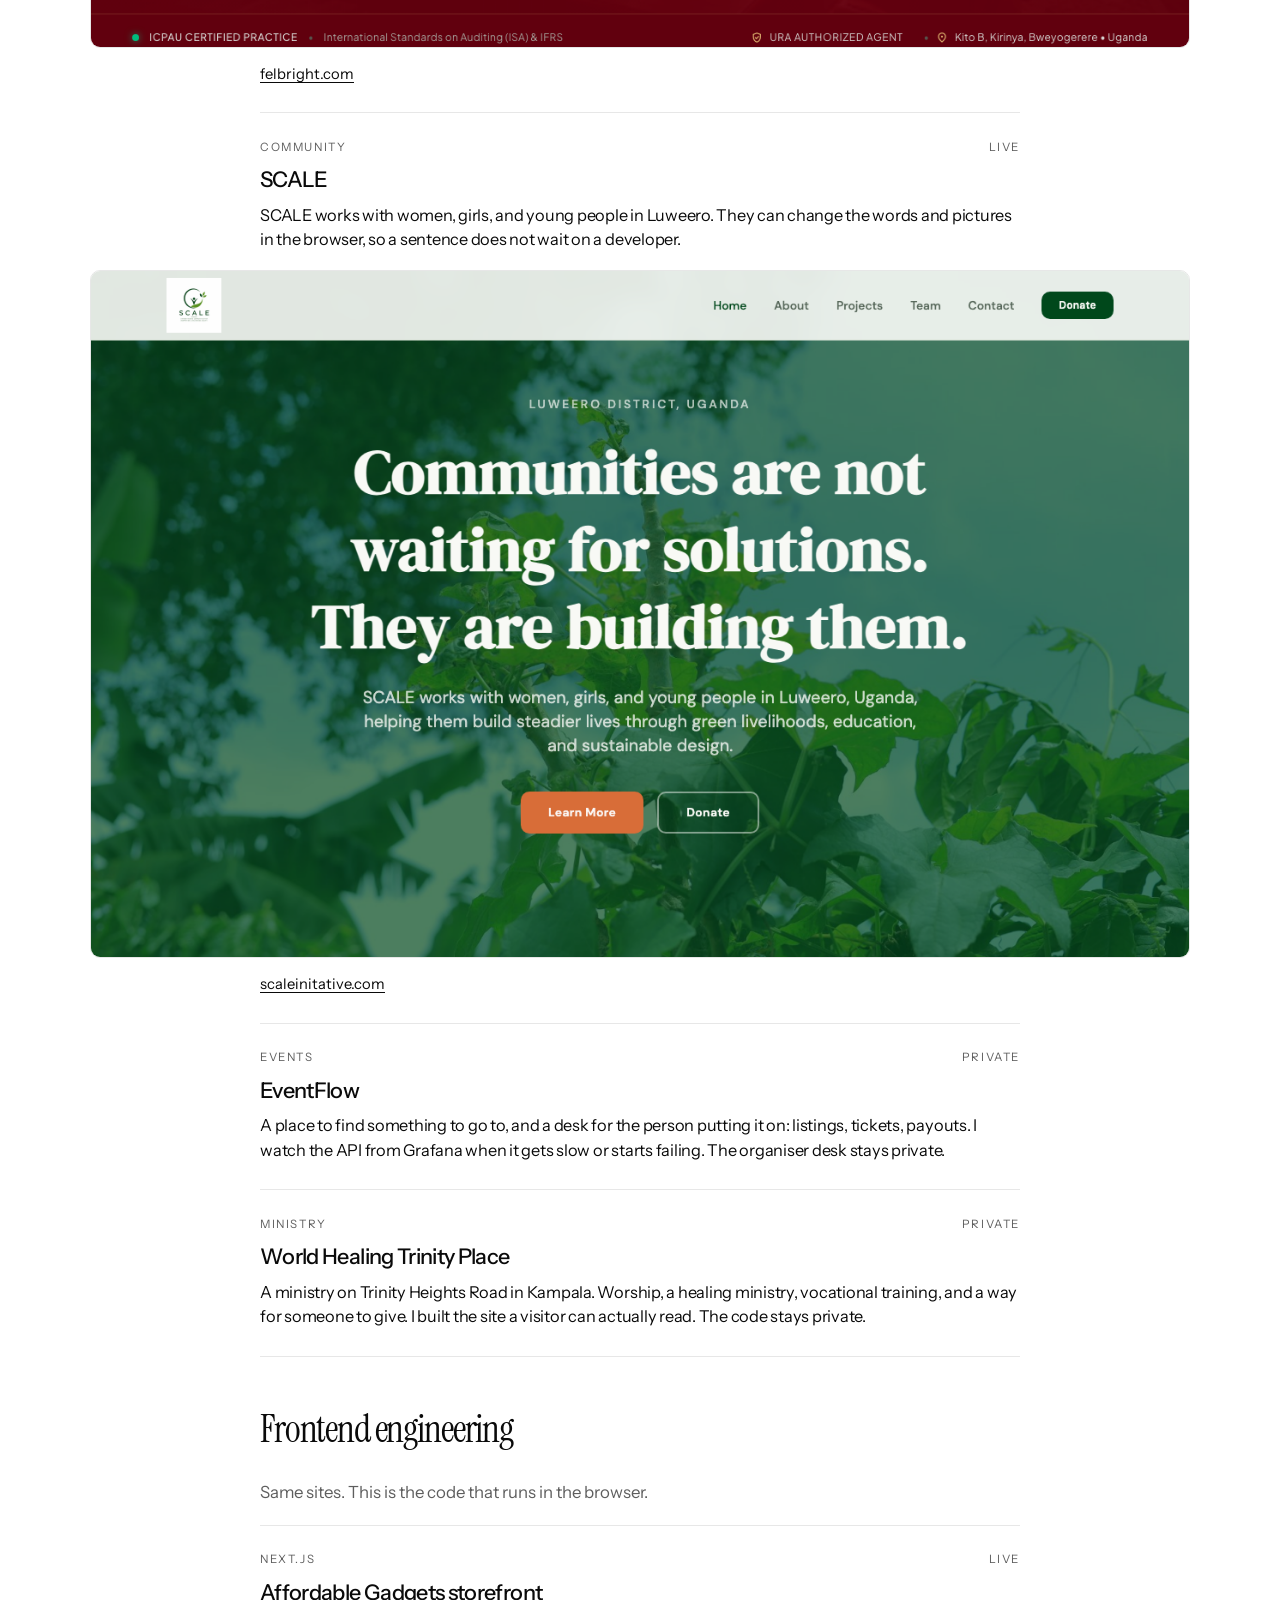
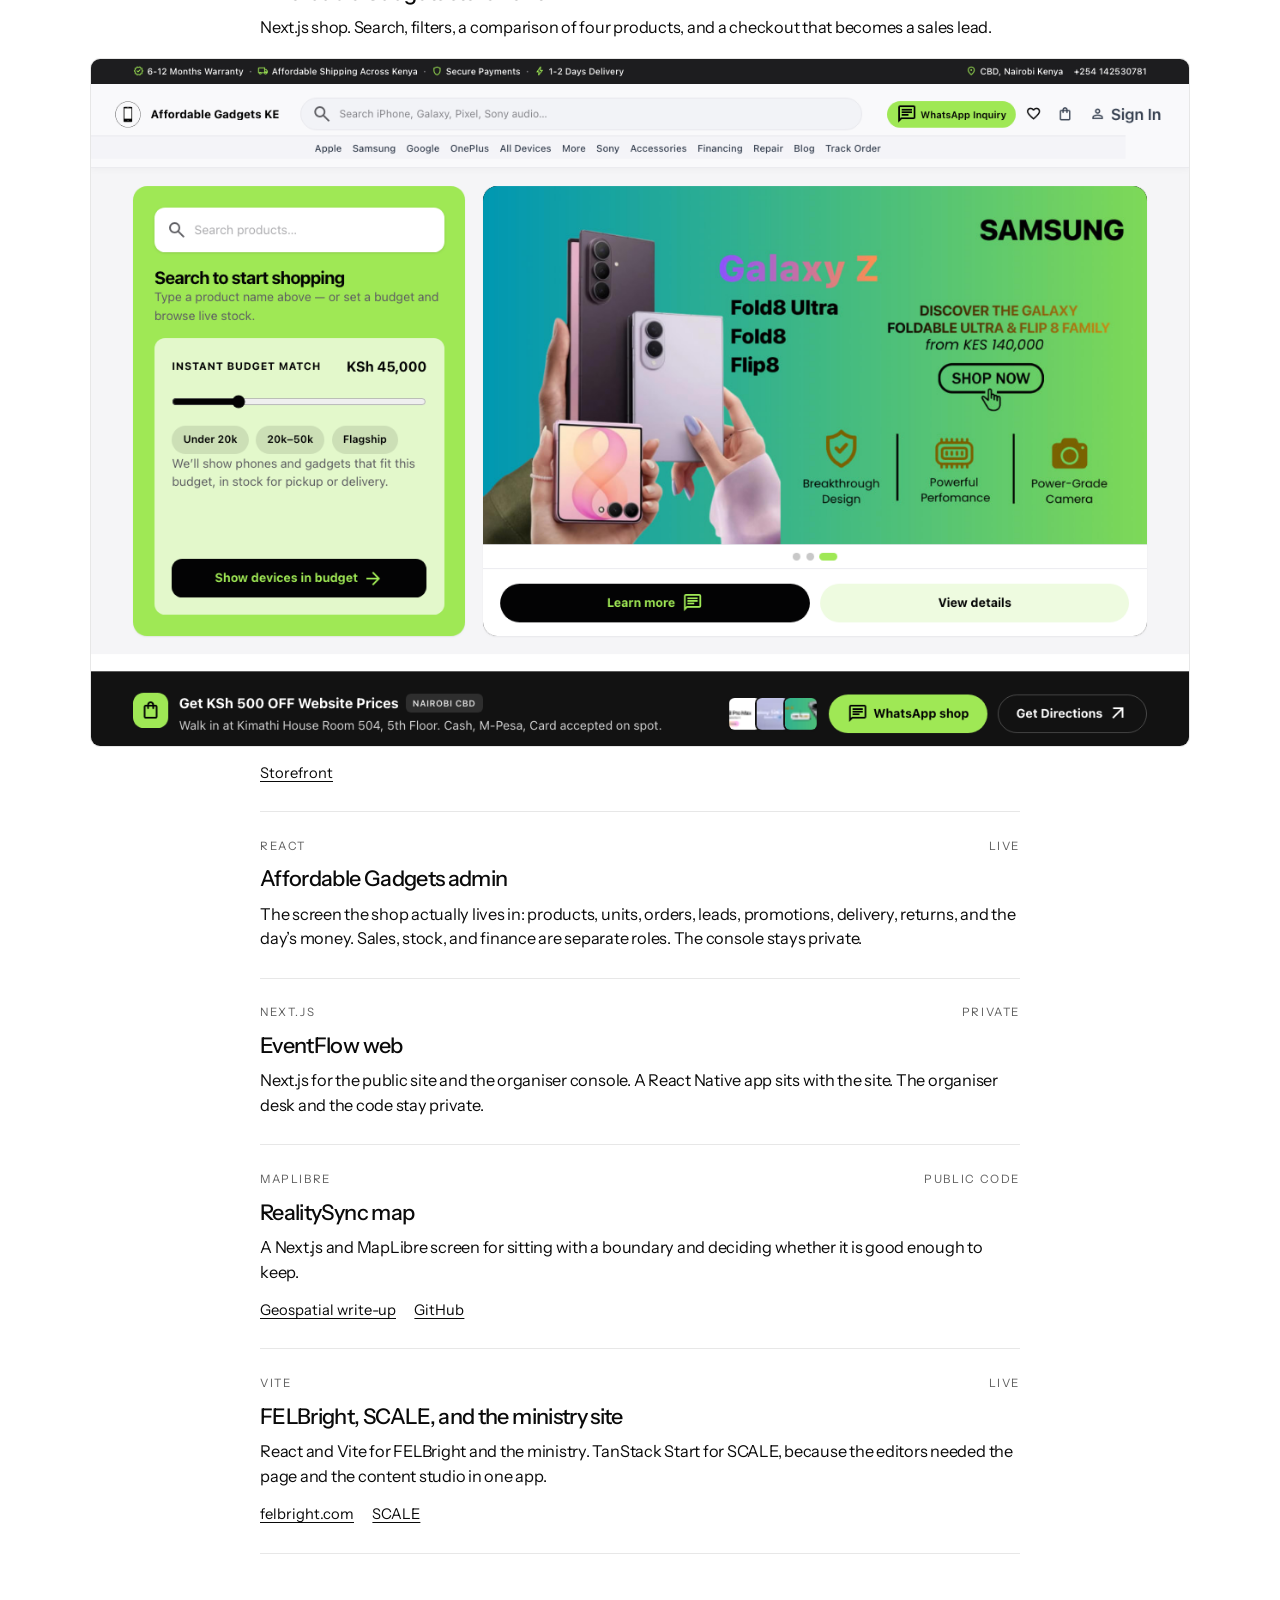
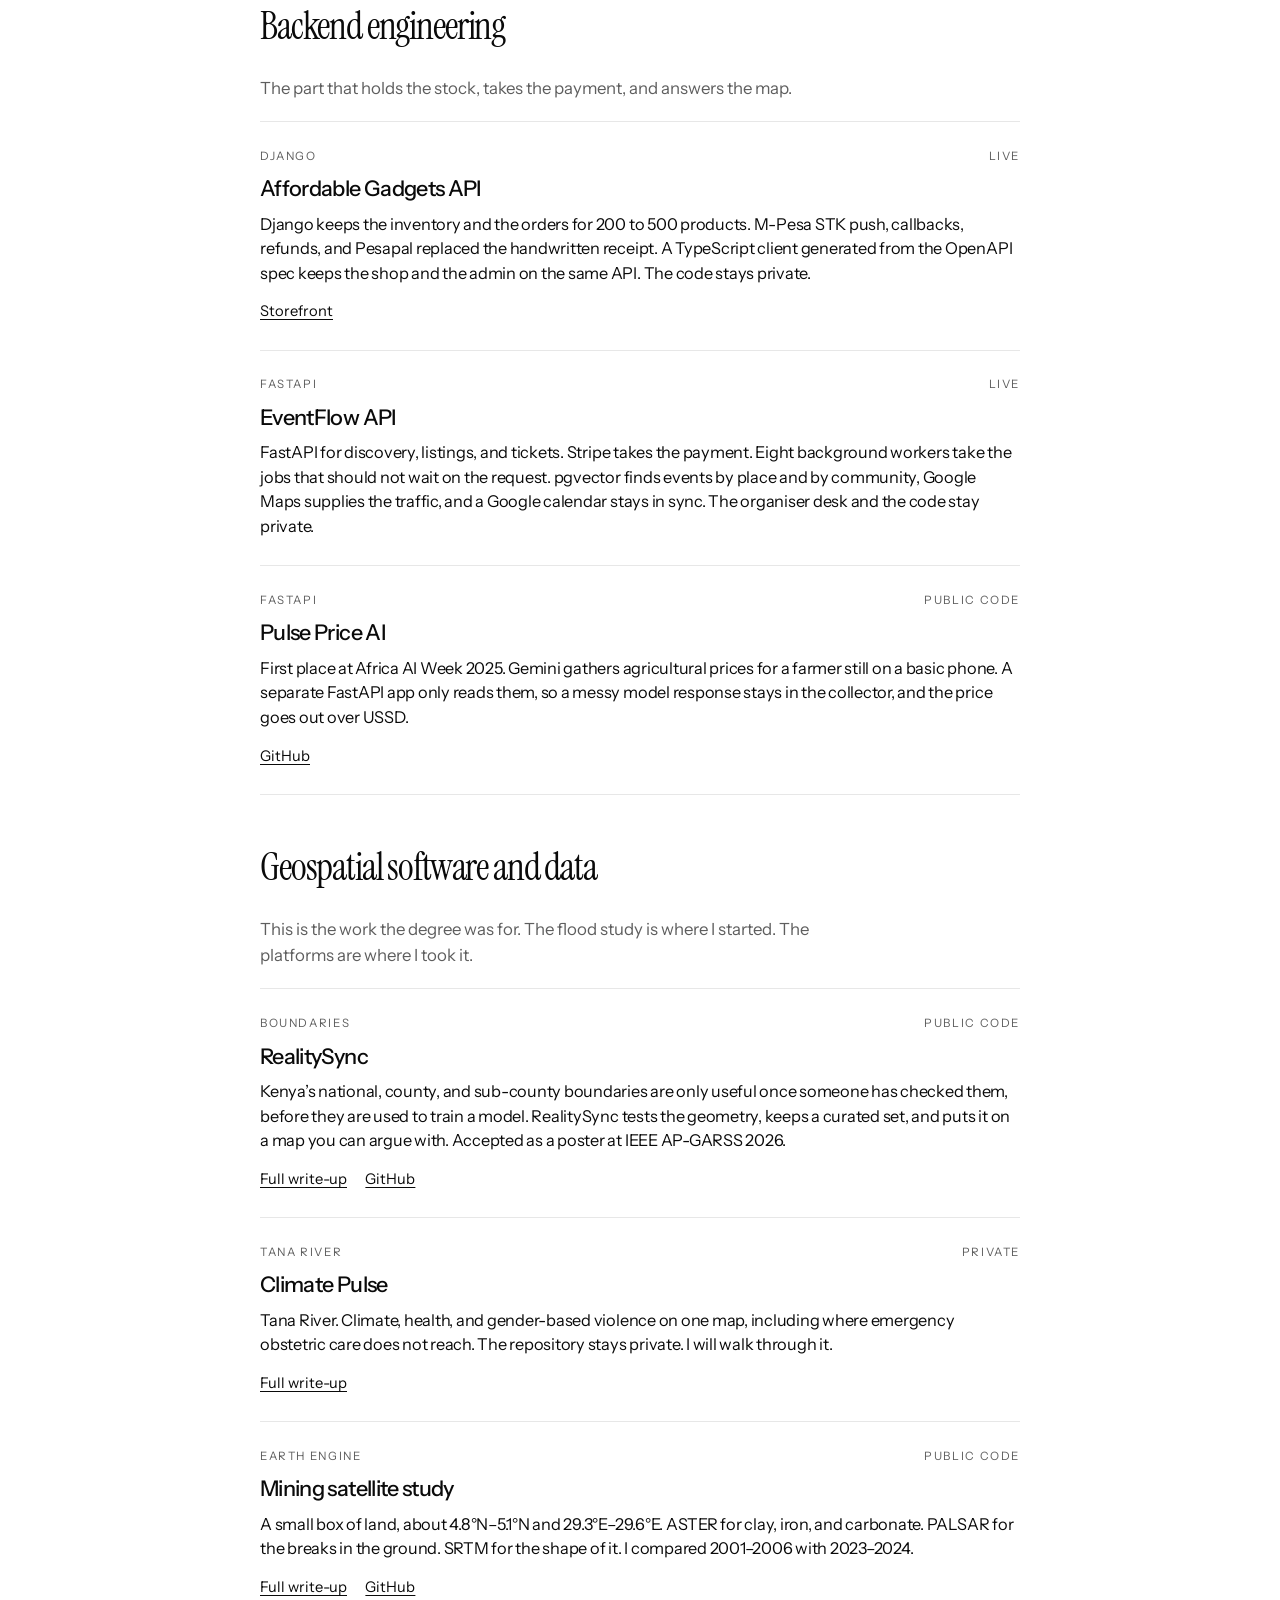
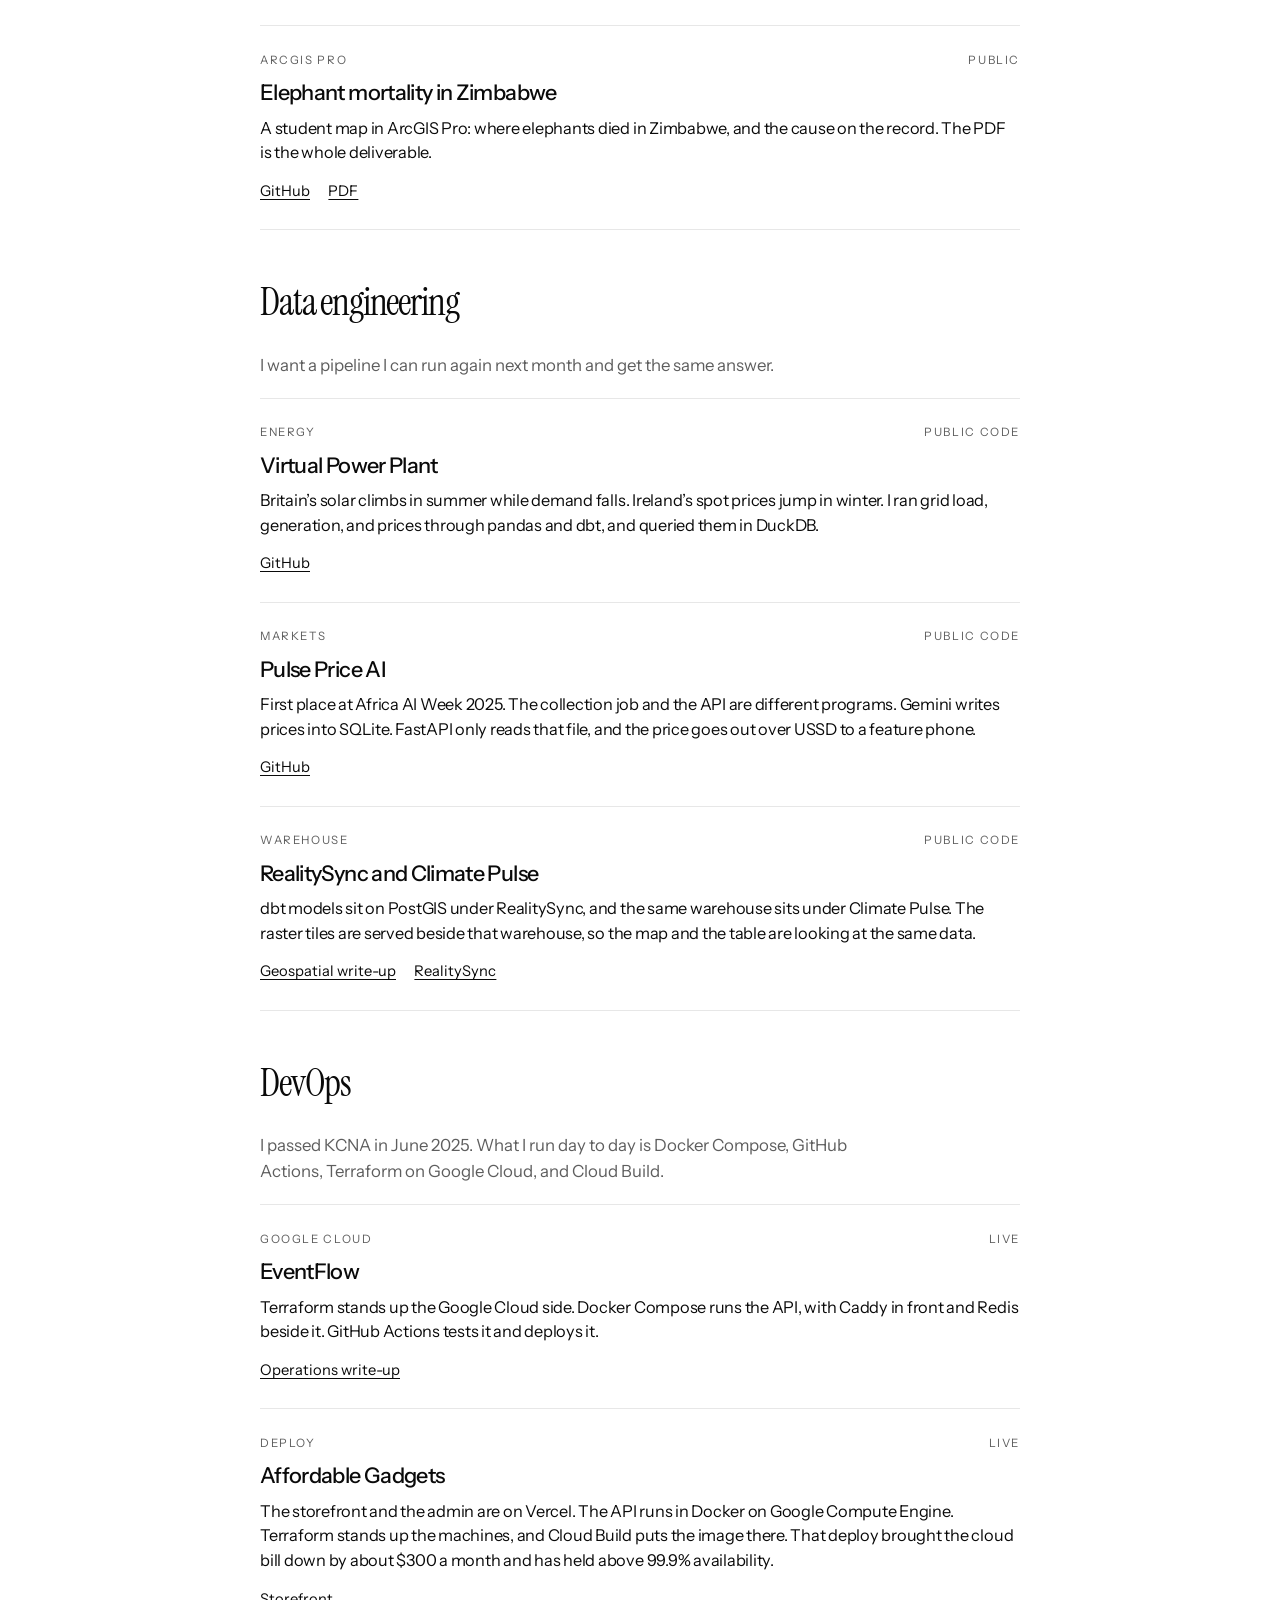
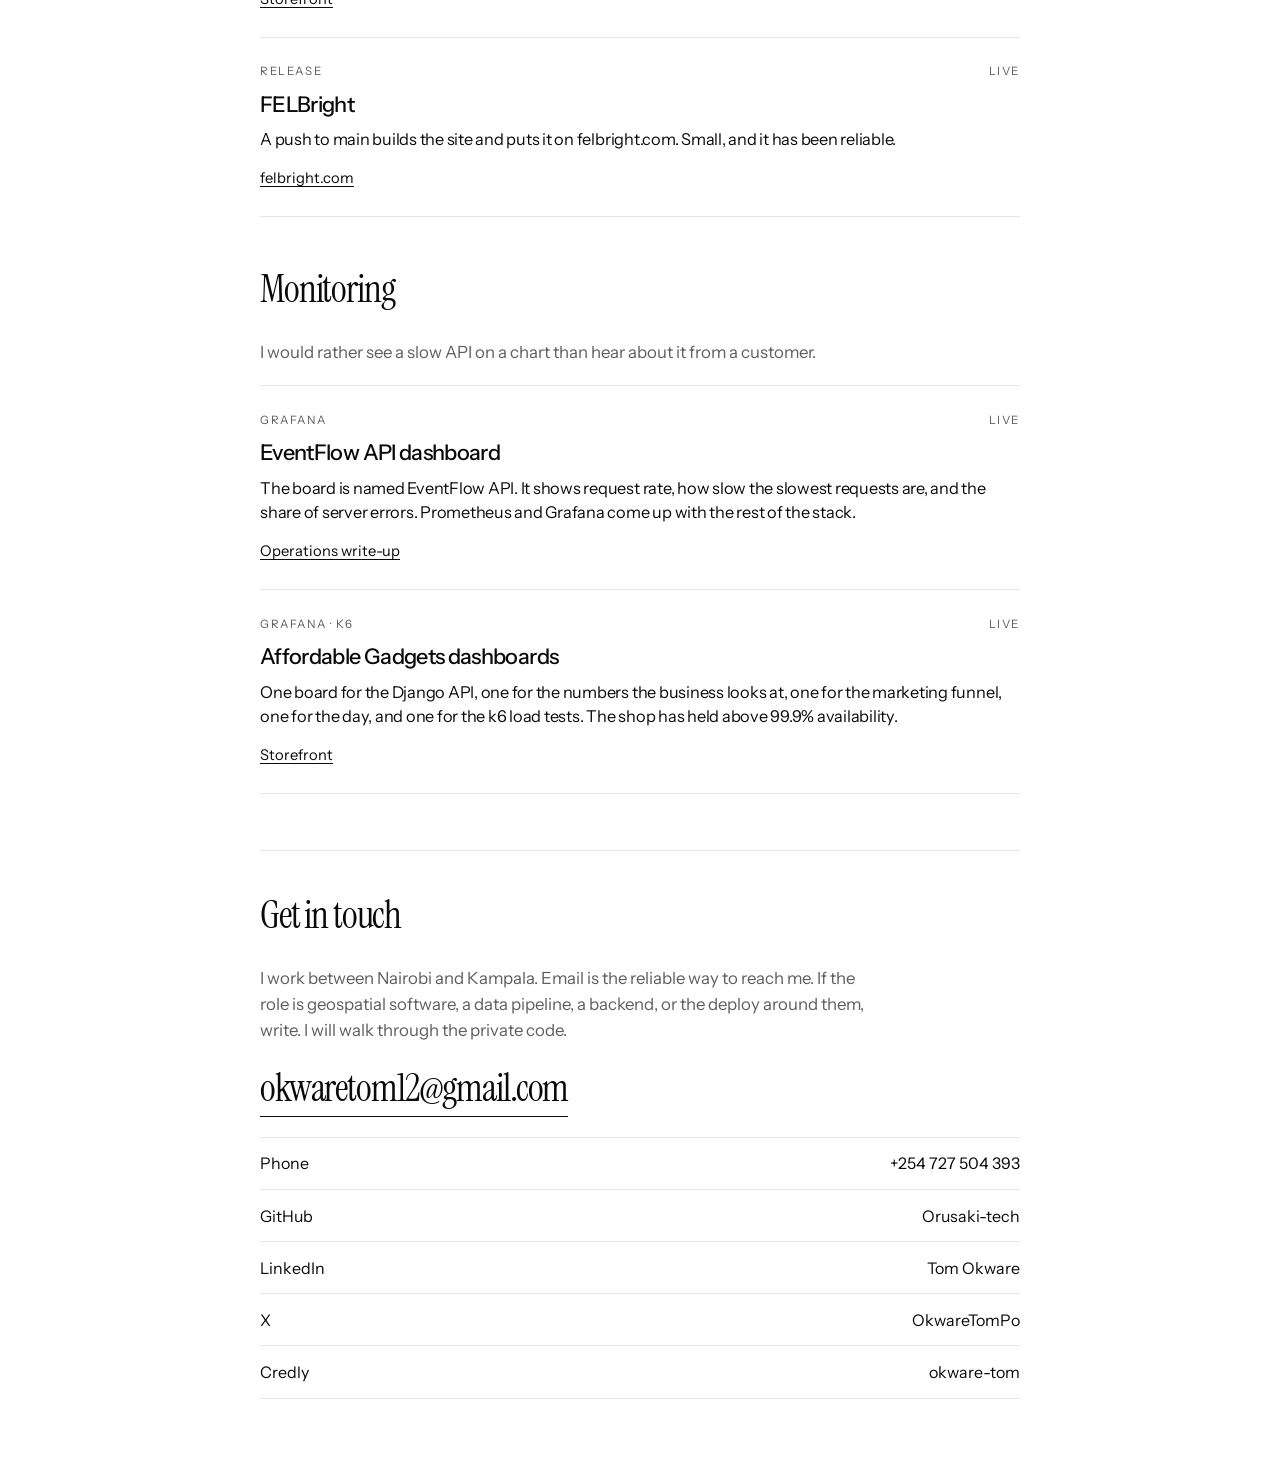
==== commit fb3c7901: "Show full project screenshots, including the SCALE homepage. Co-authored-by: Cursor <cursoragent@cur" ====
--- a/index.html
+++ b/index.html
@@ -107,7 +107,10 @@
             <div class="entry-top"><span class="tag">Community</span><span class="tag">Live</span></div>
             <h2>SCALE</h2>
             <p class="summary">SCALE works with women, girls, and young people in Luweero. They can change the words and pictures in the browser, so a sentence does not wait on a developer.</p>
-            <p class="links"><a href="https://community-hub-lime.vercel.app" target="_blank" rel="noopener noreferrer">Live site</a></p>
+            <a class="shot-link" href="https://scaleinitative.com/" target="_blank" rel="noopener noreferrer">
+              <img class="shot" src="images/scale.png" alt="SCALE homepage, with the Luweero District hero and a call to learn more or donate." width="1280" height="800">
+            </a>
+            <p class="links"><a href="https://scaleinitative.com/" target="_blank" rel="noopener noreferrer">scaleinitative.com</a></p>
           </article>
           <article class="entry">
             <div class="entry-top"><span class="tag">Events</span><span class="tag">Private</span></div>
@@ -162,7 +165,7 @@
             <p class="summary">React and Vite for FELBright and the ministry. TanStack Start for SCALE, because the editors needed the page and the content studio in one app.</p>
             <p class="links">
               <a href="https://felbright.com" target="_blank" rel="noopener noreferrer">felbright.com</a>
-              <a href="https://community-hub-lime.vercel.app" target="_blank" rel="noopener noreferrer">SCALE</a>
+              <a href="https://scaleinitative.com/" target="_blank" rel="noopener noreferrer">SCALE</a>
             </p>
           </article>
         </div>
--- a/css/site.css
+++ b/css/site.css
@@ -297,18 +297,22 @@
 
 .shot-link {
   display: block;
-  margin: 0.95rem 0 0;
+  margin: 1.15rem 0 0;
   text-decoration: none;
 }
 
 .shot {
   display: block;
   width: 100%;
-  aspect-ratio: 16 / 10;
-  object-fit: cover;
-  object-position: top center;
+  height: auto;
   border: 1px solid var(--line);
+  border-radius: 10px;
   background: var(--soft);
+}
+
+.shot-link:hover .shot,
+.shot-link:focus-visible .shot {
+  border-color: var(--muted);
 }
 
 .detail {
@@ -416,9 +420,11 @@
   font-family: var(--serif);
   font-size: clamp(1.55rem, 4.2vw, 2.35rem);
   letter-spacing: -0.03em;
-  line-height: 1.2;
+  line-height: 1.35;
   overflow-wrap: anywhere;
-  text-underline-offset: 0.16em;
+  text-decoration: none;
+  border-bottom: 1px solid currentColor;
+  padding-bottom: 0.08em;
 }
 
 .reach a:hover {
@@ -480,4 +486,9 @@
   .desk-nav { display: flex; }
   .tabbar { display: none; }
   main { padding-bottom: 4rem; }
-}
+
+  .shot-link {
+    width: min(1100px, calc(100vw - 4rem));
+    margin-inline: calc((100% - min(1100px, 100vw - 4rem)) / 2);
+  }
+}
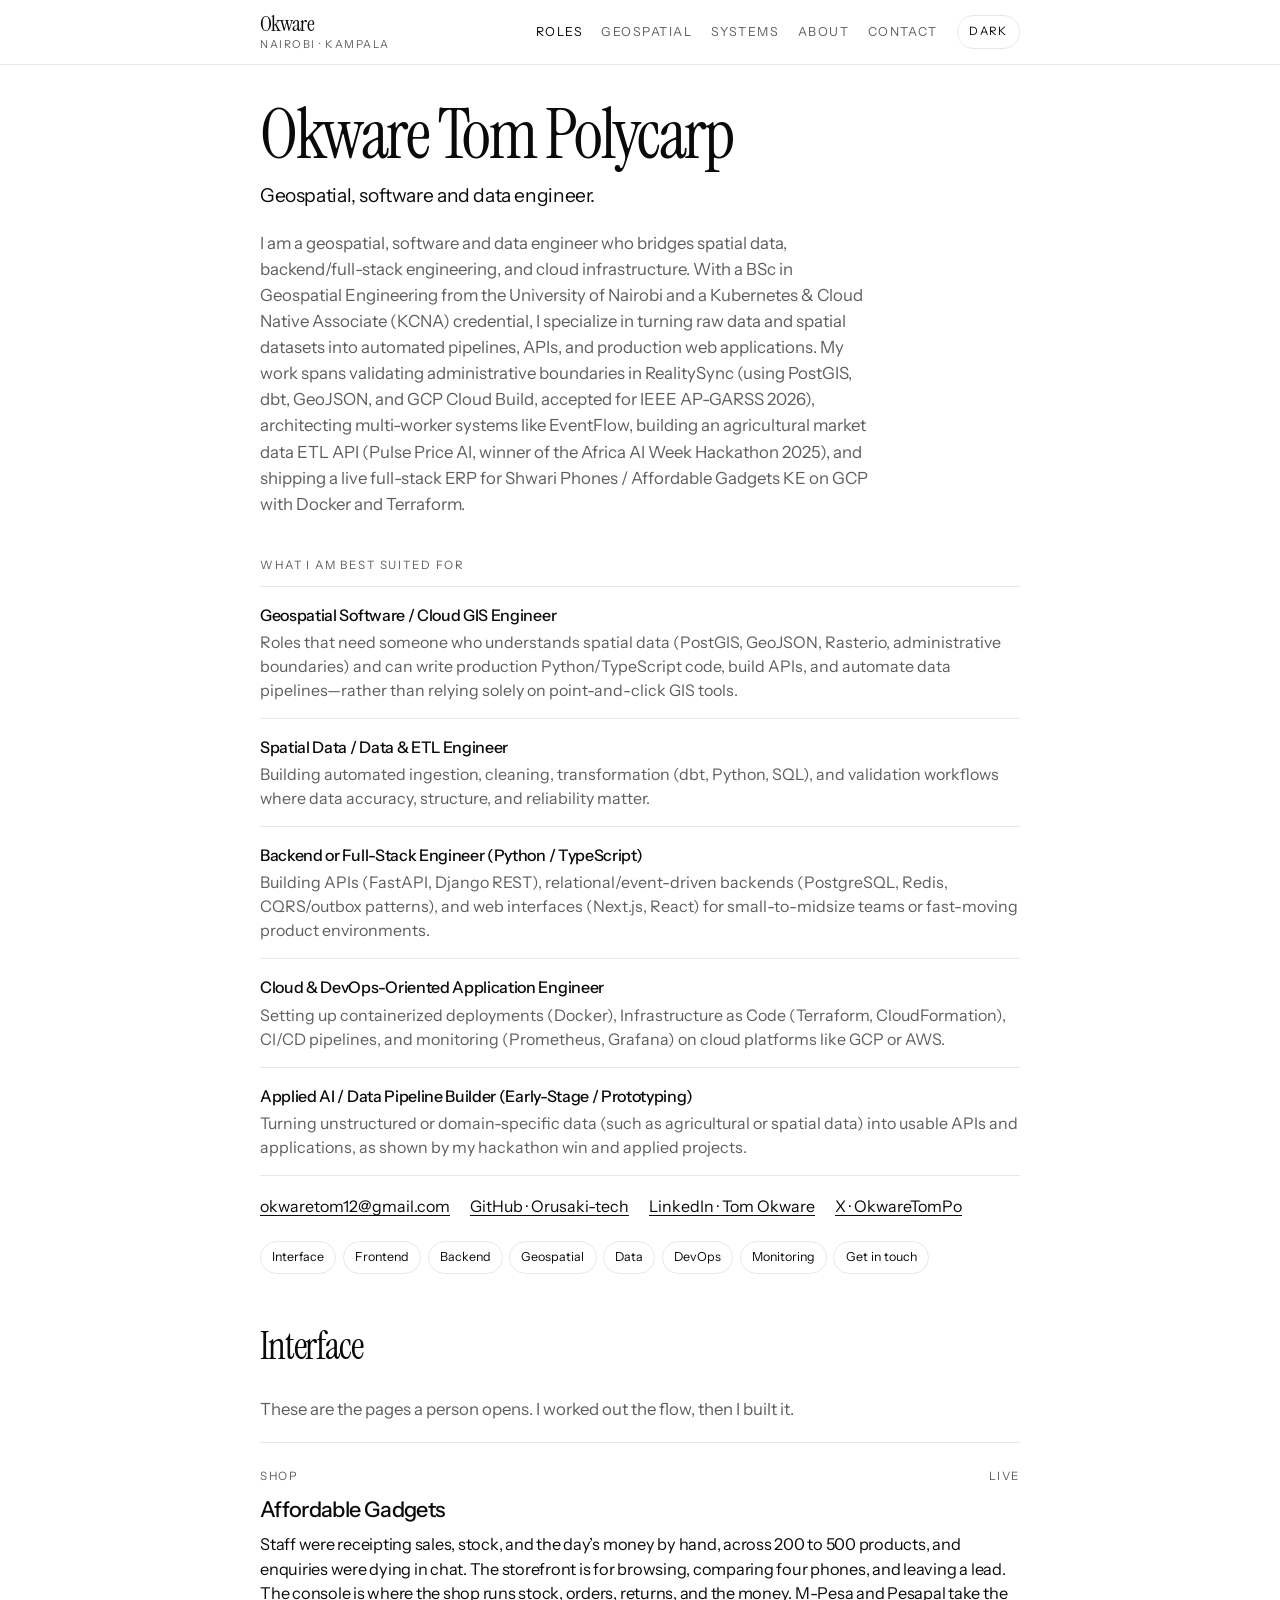
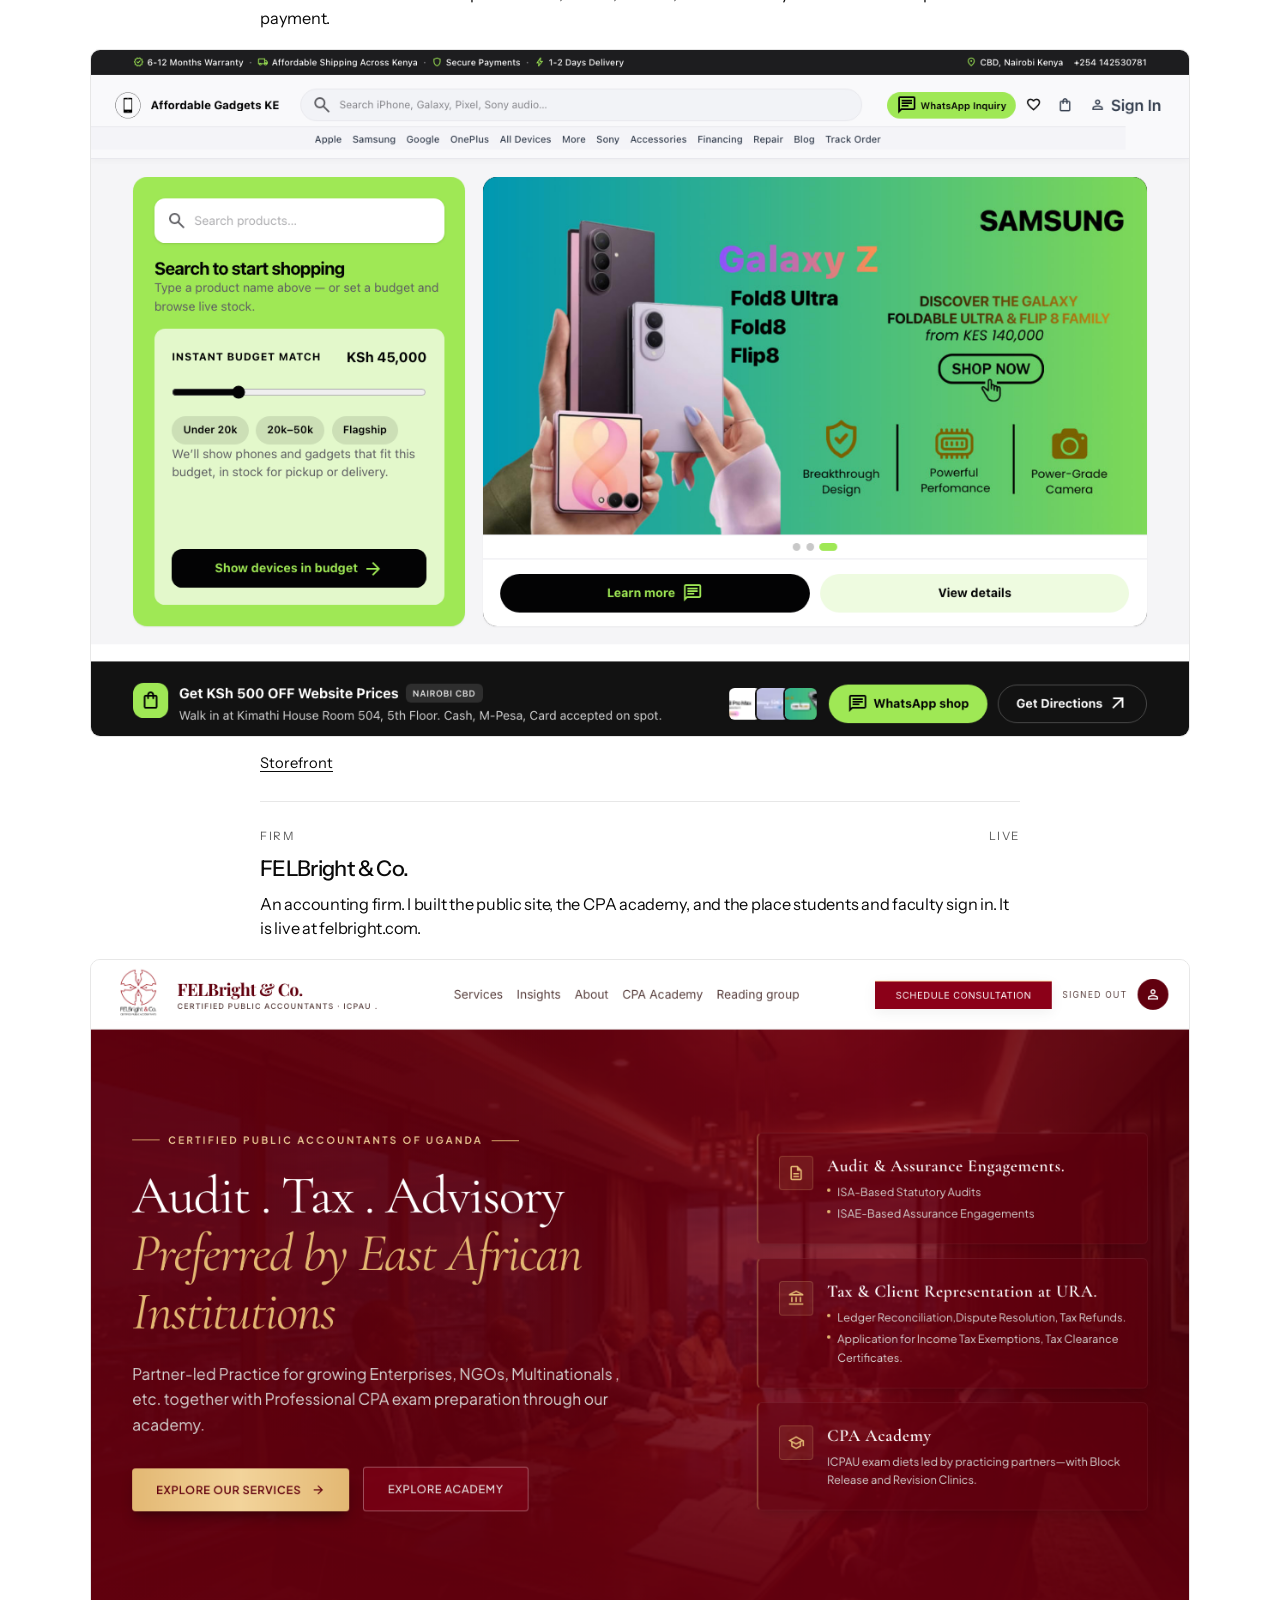
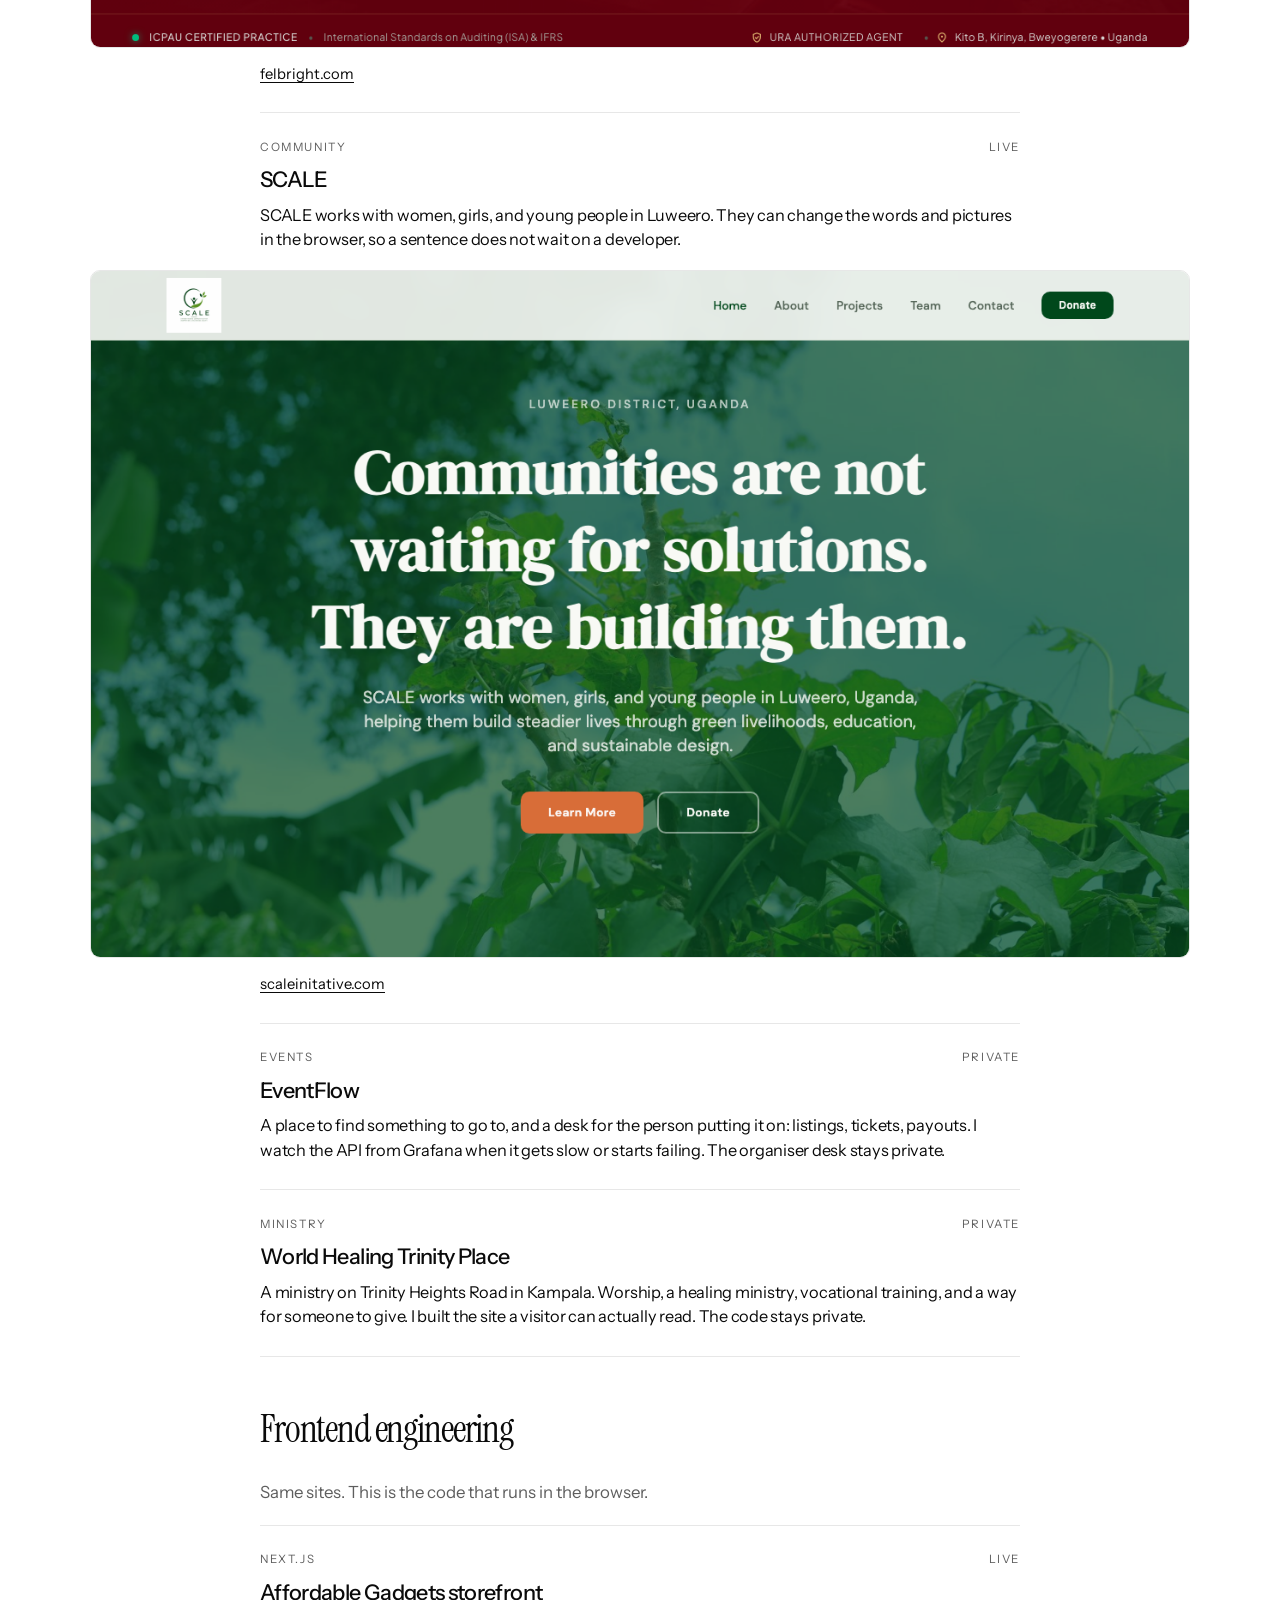
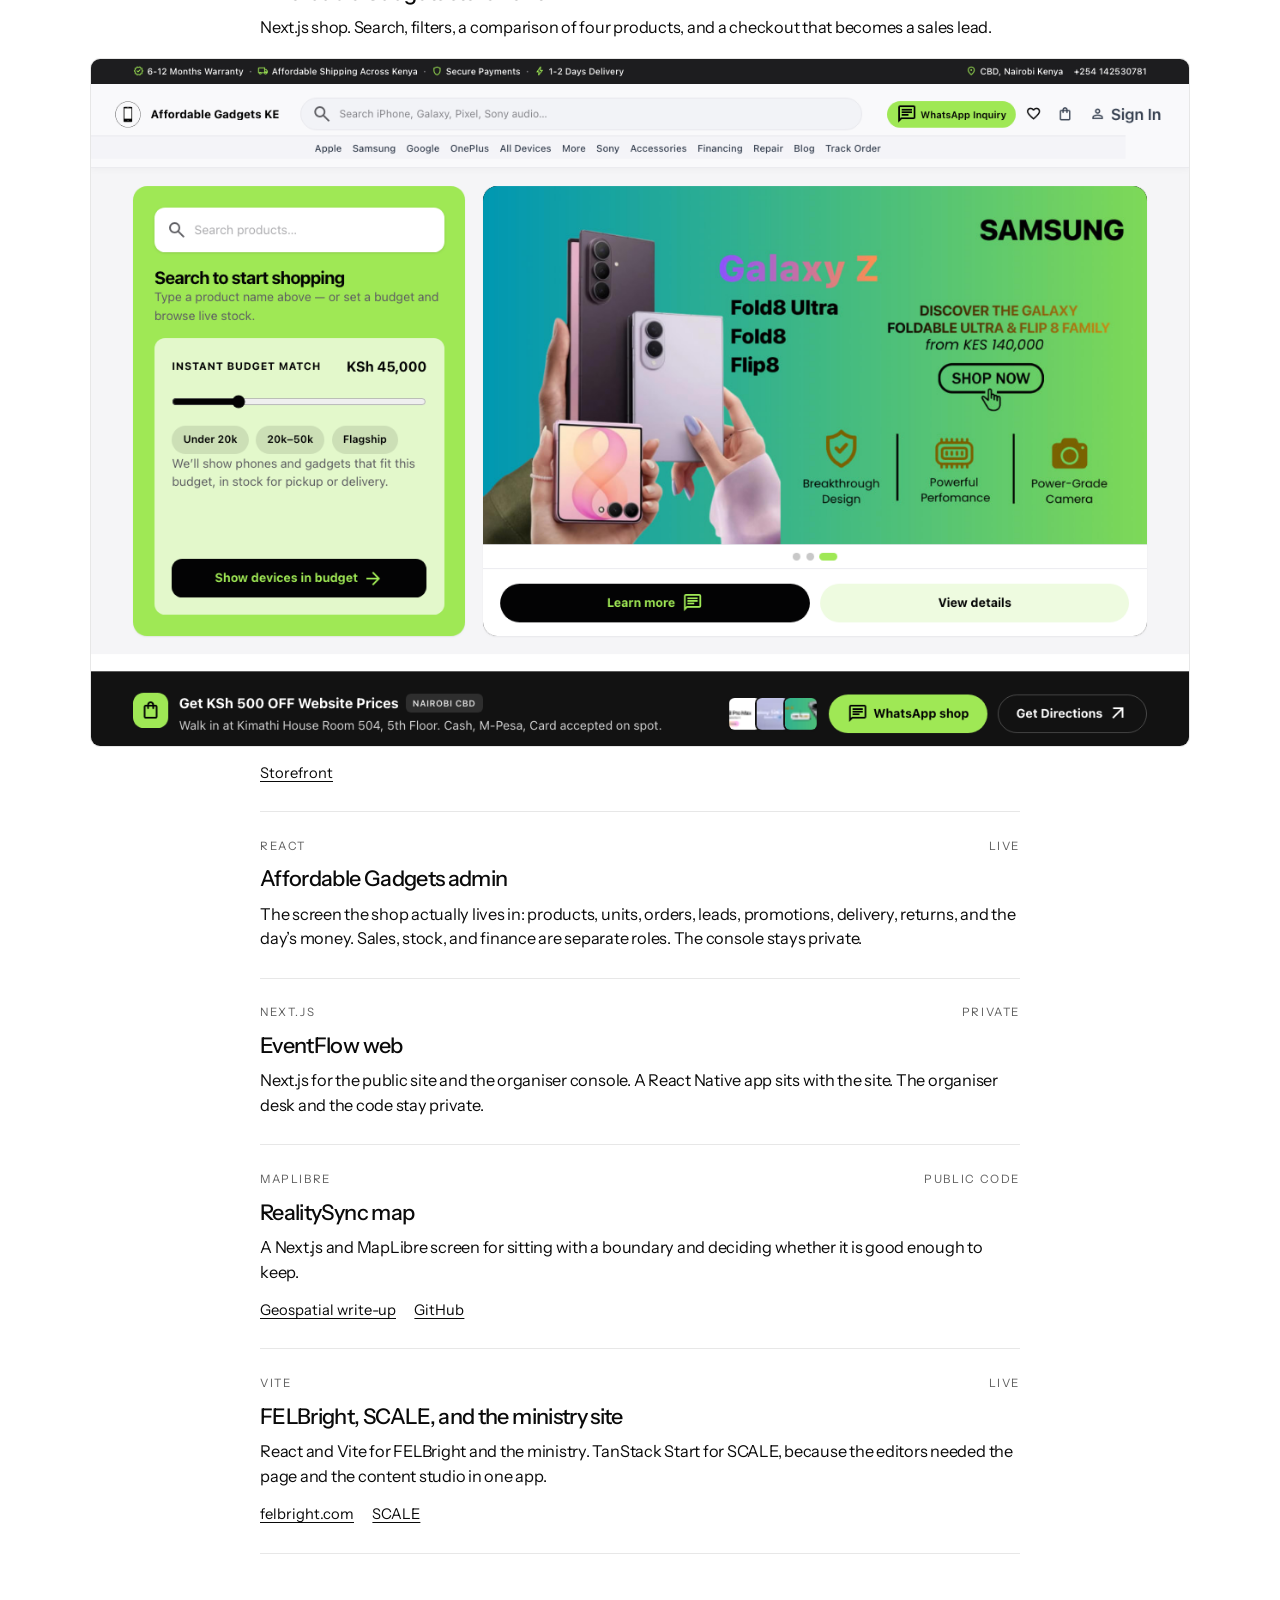
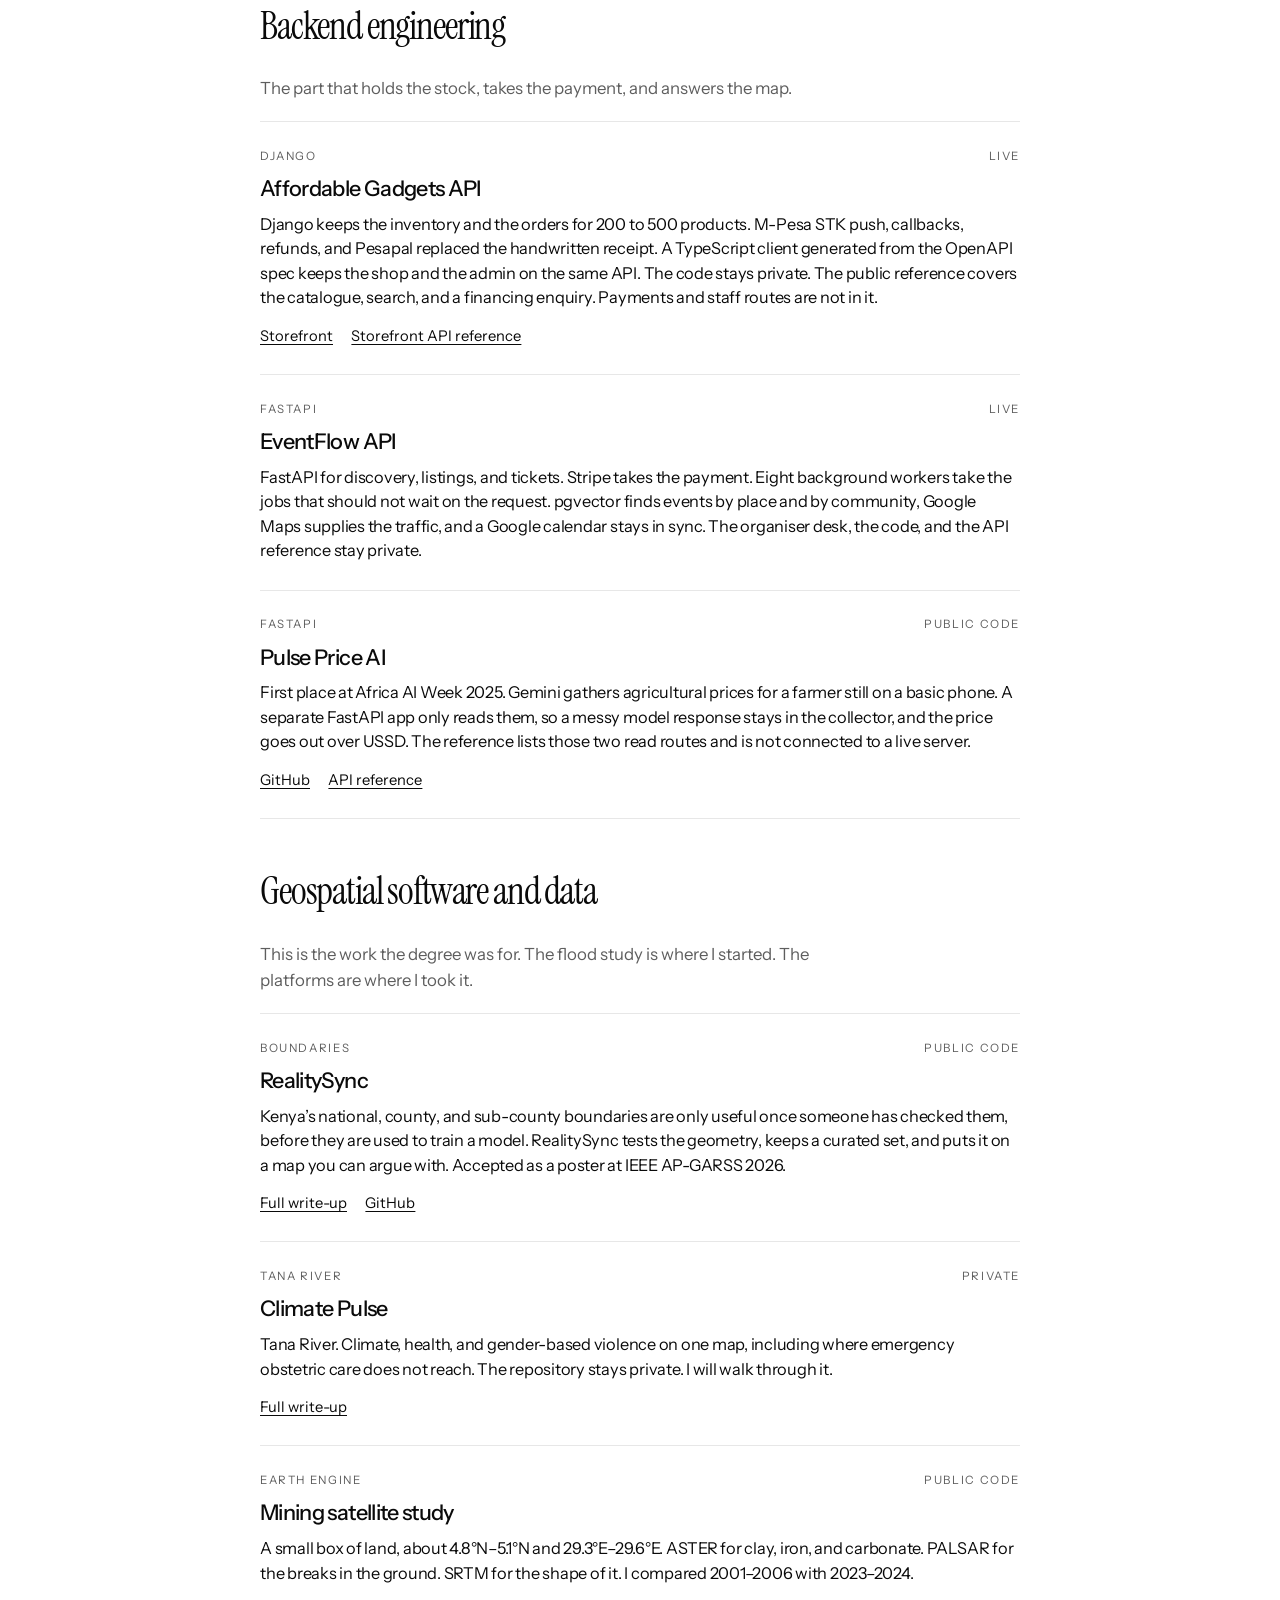
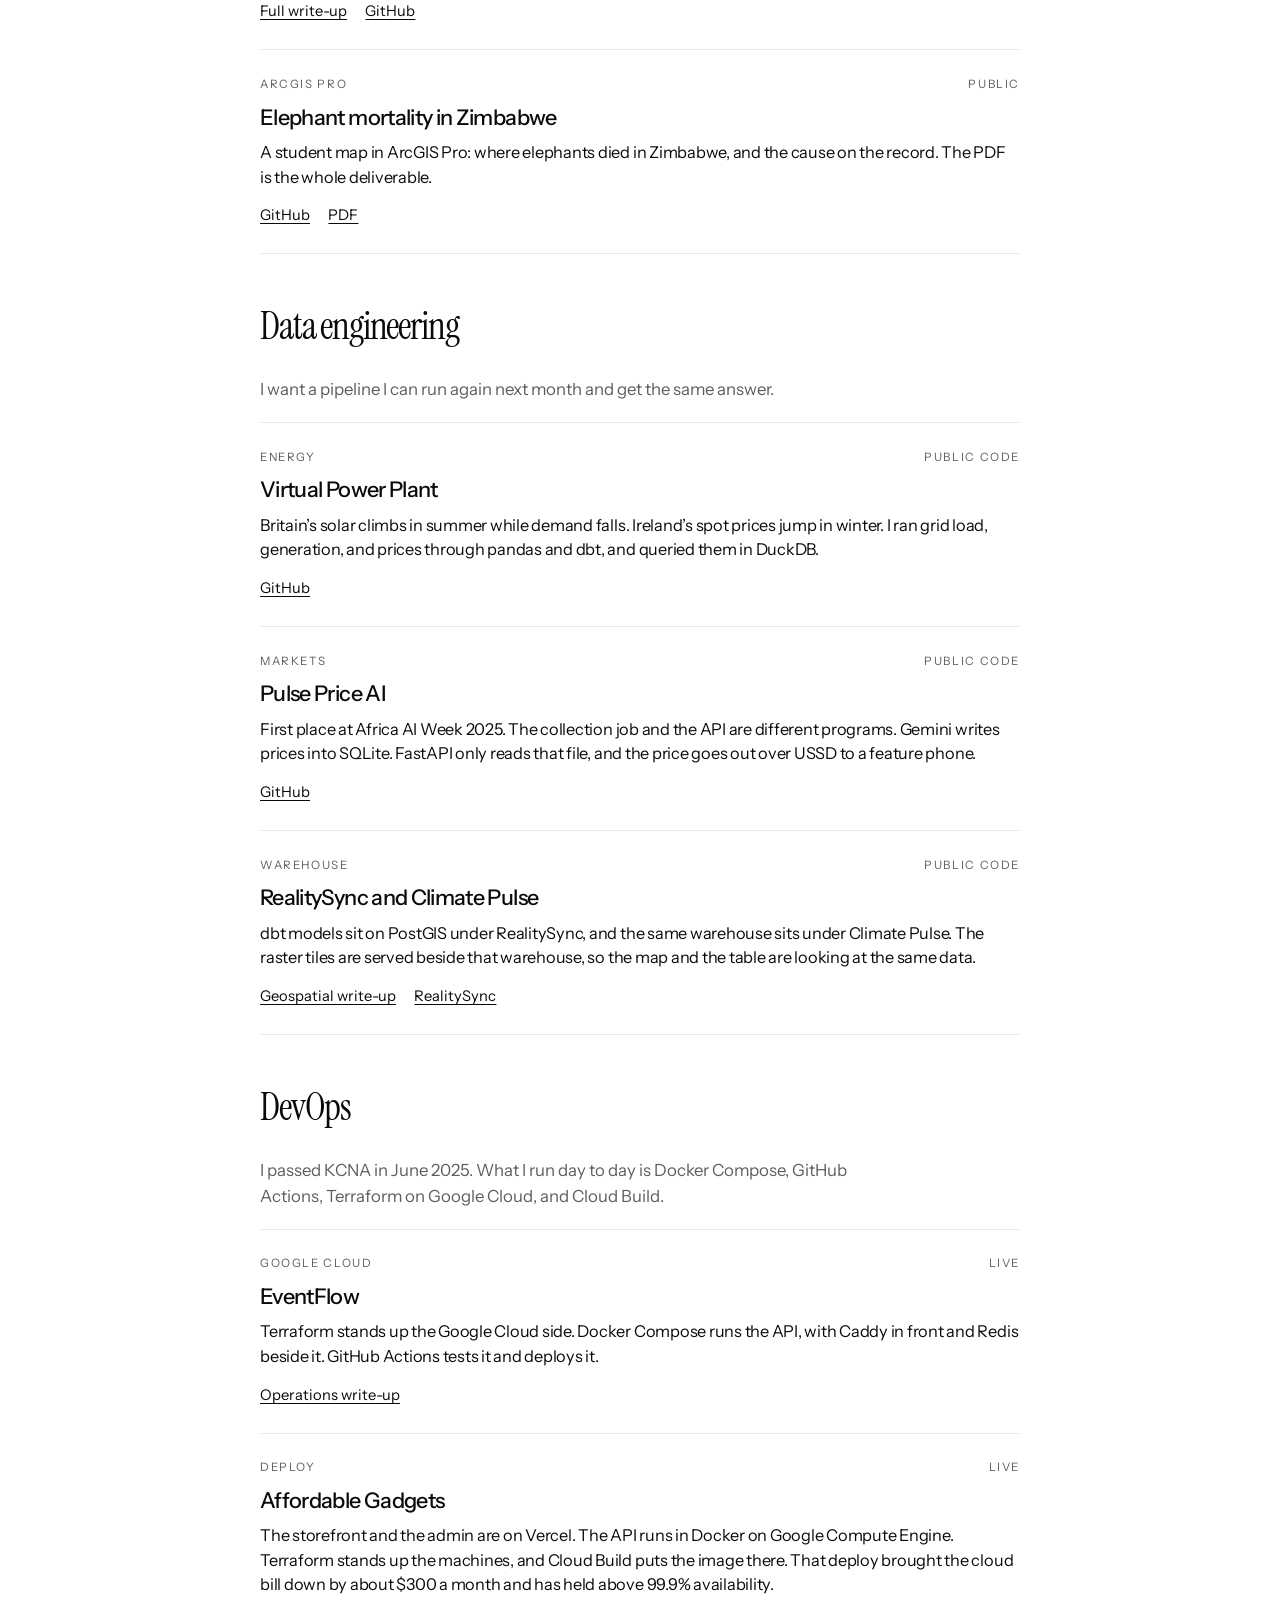
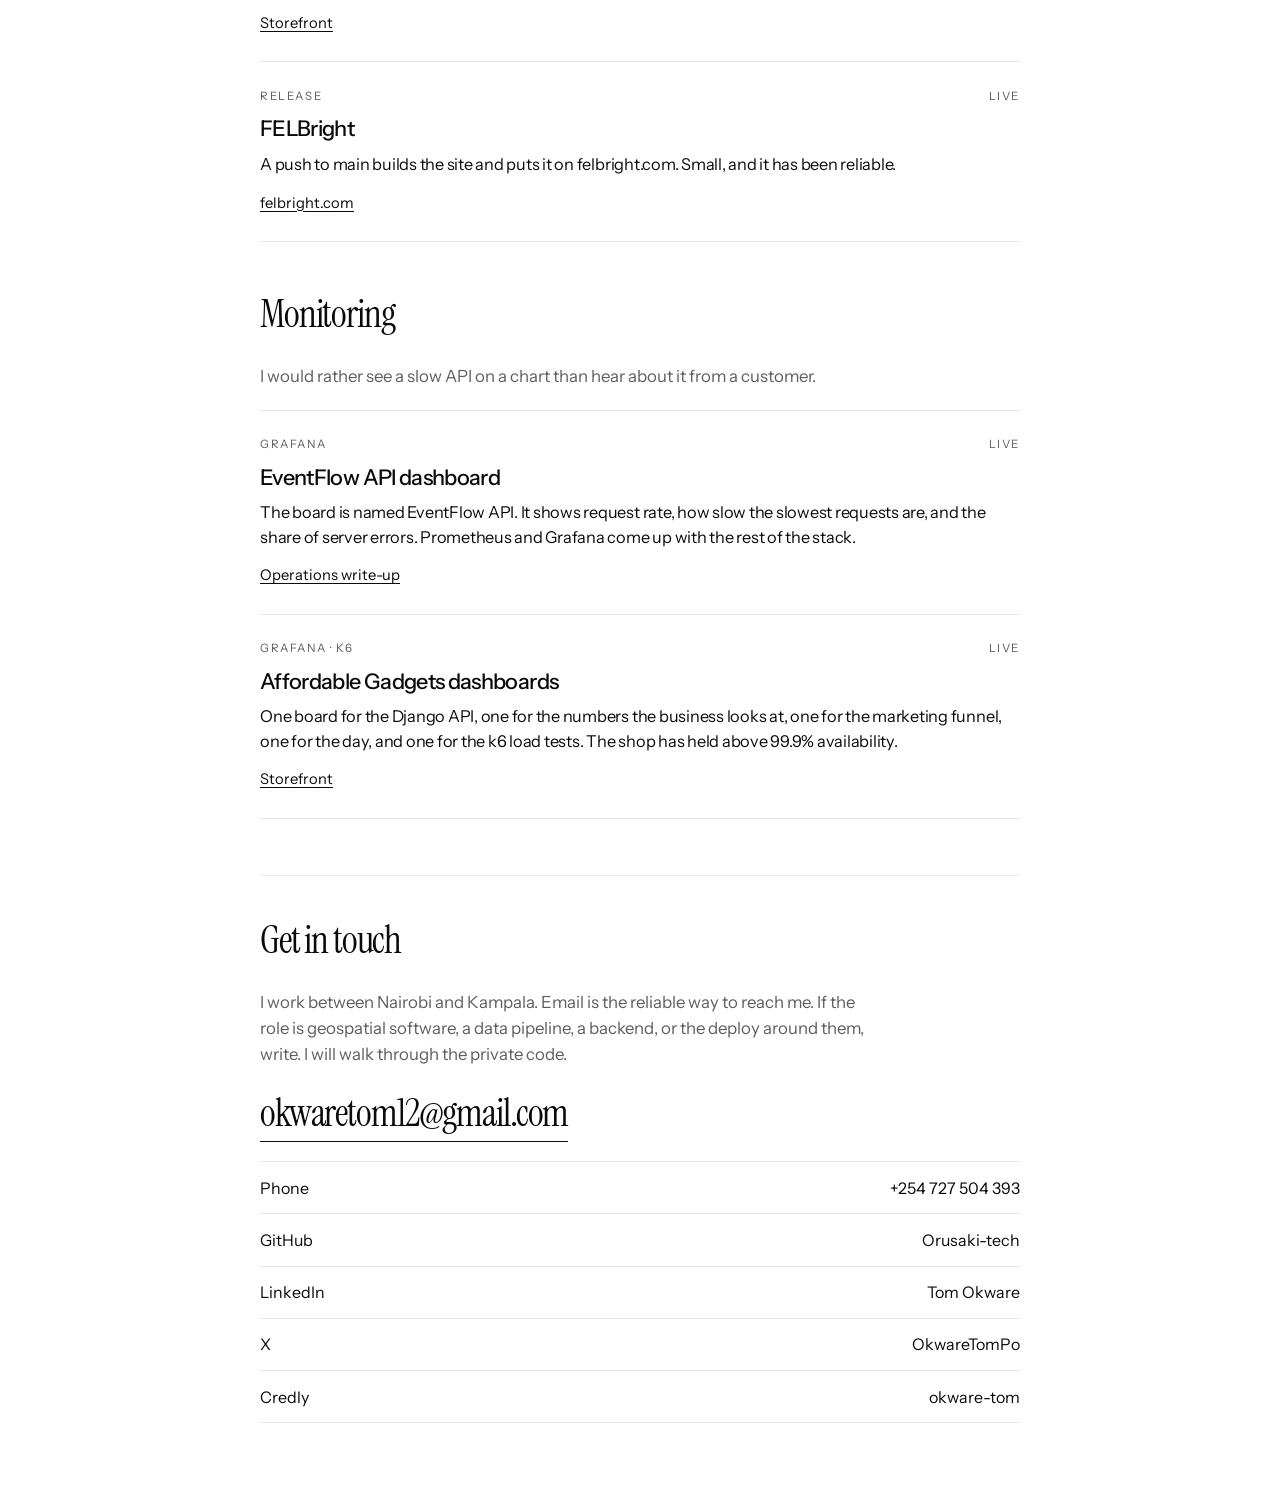
==== commit cafe34b7: "Add static API references that cannot call production. Pulse Price documents its two read routes. Th" ====
--- a/index.html
+++ b/index.html
@@ -178,21 +178,25 @@
           <article class="entry">
             <div class="entry-top"><span class="tag">Django</span><span class="tag">Live</span></div>
             <h2>Affordable Gadgets API</h2>
-            <p class="summary">Django keeps the inventory and the orders for 200 to 500 products. M-Pesa STK push, callbacks, refunds, and Pesapal replaced the handwritten receipt. A TypeScript client generated from the OpenAPI spec keeps the shop and the admin on the same API. The code stays private.</p>
-            <p class="links">
-              <a href="https://affordable-gadgets-frontend.vercel.app" target="_blank" rel="noopener noreferrer">Storefront</a>
+            <p class="summary">Django keeps the inventory and the orders for 200 to 500 products. M-Pesa STK push, callbacks, refunds, and Pesapal replaced the handwritten receipt. A TypeScript client generated from the OpenAPI spec keeps the shop and the admin on the same API. The code stays private. The public reference covers the catalogue, search, and a financing enquiry. Payments and staff routes are not in it.</p>
+            <p class="links">
+              <a href="https://affordable-gadgets-frontend.vercel.app" target="_blank" rel="noopener noreferrer">Storefront</a>
+              <a href="docs/affordable-gadgets.html">Storefront API reference</a>
             </p>
           </article>
           <article class="entry">
             <div class="entry-top"><span class="tag">FastAPI</span><span class="tag">Live</span></div>
             <h2>EventFlow API</h2>
-            <p class="summary">FastAPI for discovery, listings, and tickets. Stripe takes the payment. Eight background workers take the jobs that should not wait on the request. pgvector finds events by place and by community, Google Maps supplies the traffic, and a Google calendar stays in sync. The organiser desk and the code stay private.</p>
+            <p class="summary">FastAPI for discovery, listings, and tickets. Stripe takes the payment. Eight background workers take the jobs that should not wait on the request. pgvector finds events by place and by community, Google Maps supplies the traffic, and a Google calendar stays in sync. The organiser desk, the code, and the API reference stay private.</p>
           </article>
           <article class="entry">
             <div class="entry-top"><span class="tag">FastAPI</span><span class="tag">Public code</span></div>
             <h2>Pulse Price AI</h2>
-            <p class="summary">First place at Africa AI Week 2025. Gemini gathers agricultural prices for a farmer still on a basic phone. A separate FastAPI app only reads them, so a messy model response stays in the collector, and the price goes out over USSD.</p>
-            <p class="links"><a href="https://github.com/Orusaki-tech/ai-hack" target="_blank" rel="noopener noreferrer">GitHub</a></p>
+            <p class="summary">First place at Africa AI Week 2025. Gemini gathers agricultural prices for a farmer still on a basic phone. A separate FastAPI app only reads them, so a messy model response stays in the collector, and the price goes out over USSD. The reference lists those two read routes and is not connected to a live server.</p>
+            <p class="links">
+              <a href="https://github.com/Orusaki-tech/ai-hack" target="_blank" rel="noopener noreferrer">GitHub</a>
+              <a href="docs/pulse-price.html">API reference</a>
+            </p>
           </article>
         </div>
       </section>
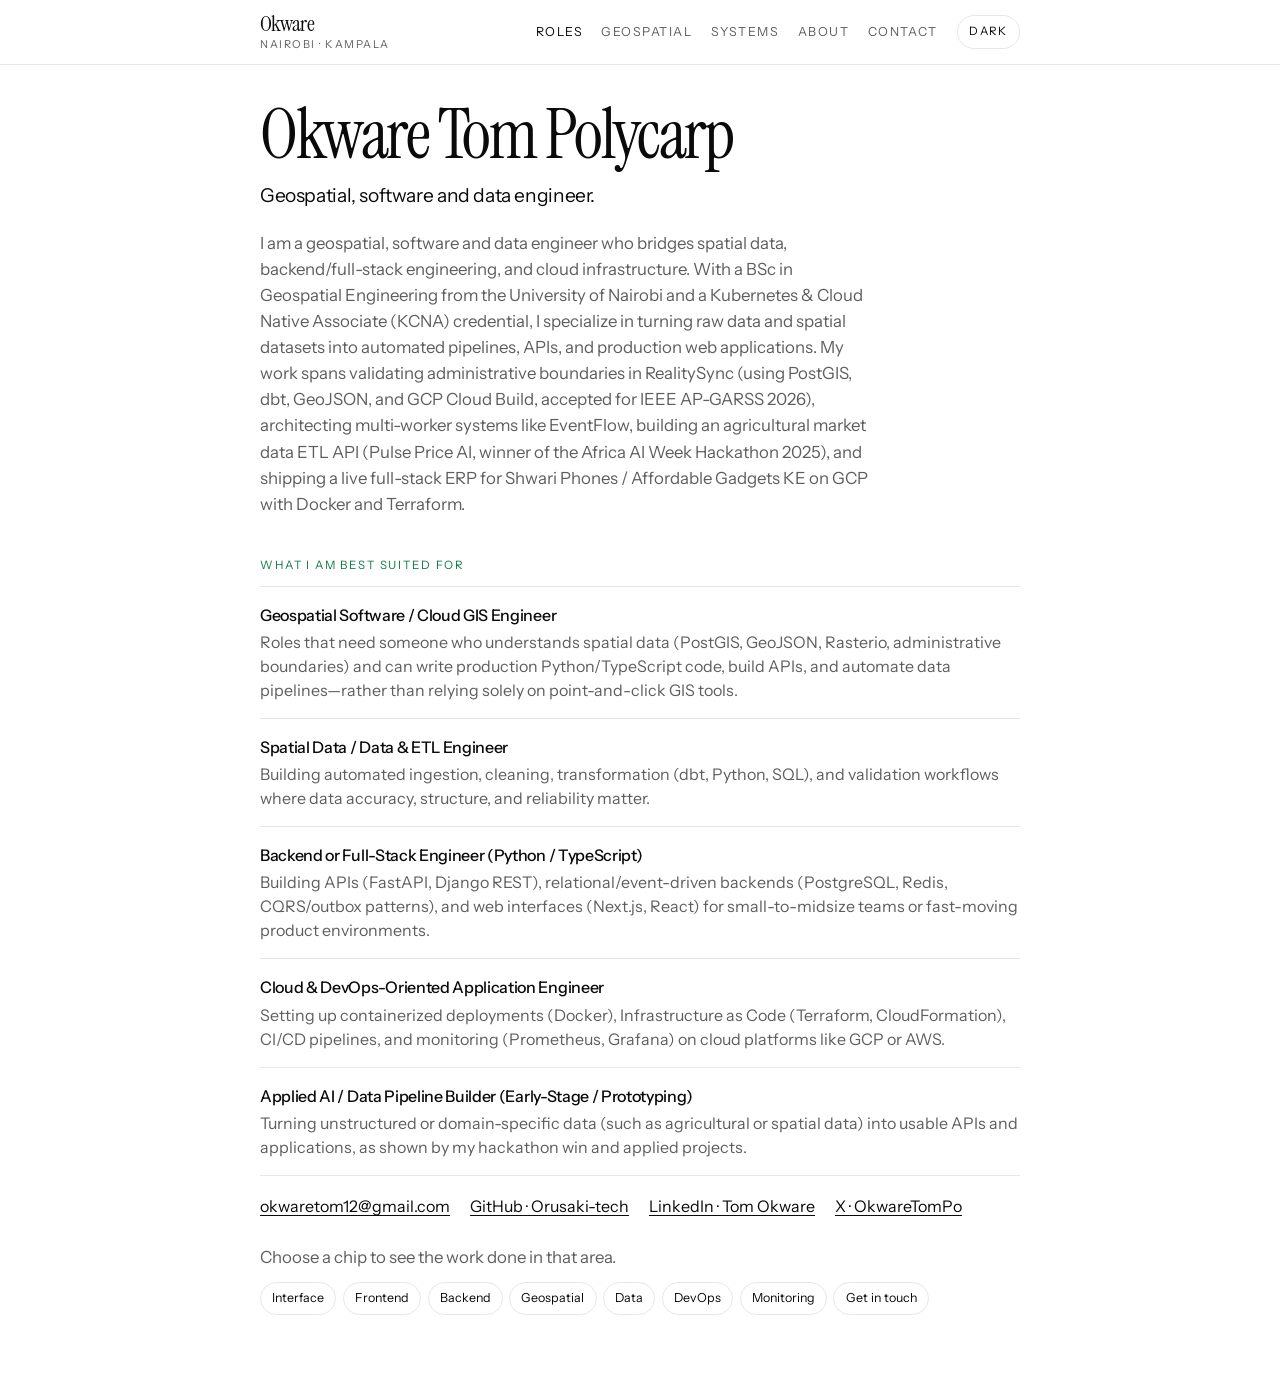
==== commit d5246561: "Show one role at a time from the chips, and lead each project with the problem. Visitors choose a ch" ====
--- a/index.html
+++ b/index.html
@@ -14,6 +14,9 @@
       var saved = localStorage.getItem("theme");
       var theme = saved || (matchMedia("(prefers-color-scheme: dark)").matches ? "dark" : "light");
       document.documentElement.setAttribute("data-theme", theme);
+      var roles = ["interface", "frontend", "backend", "geospatial", "data", "devops", "monitoring", "contact"];
+      var hash = location.hash.slice(1);
+      document.documentElement.setAttribute("data-role", roles.indexOf(hash) === -1 ? "none" : hash);
     })();
   </script>
 </head>
@@ -68,25 +71,26 @@
         <a href="https://www.linkedin.com/in/tom-okware-543abb218/" target="_blank" rel="noopener noreferrer">LinkedIn · Tom Okware</a>
         <a href="https://x.com/OkwareTomPo" target="_blank" rel="noopener noreferrer">X · OkwareTomPo</a>
       </p>
+      <p class="chip-prompt">Choose a chip to see the work done in that area.</p>
       <nav class="jumps" aria-label="Roles">
         <a href="#interface">Interface</a>
         <a href="#frontend">Frontend</a>
         <a href="#backend">Backend</a>
         <a href="#geospatial">Geospatial</a>
         <a href="#data">Data</a>
-          <a href="#devops">DevOps</a>
-          <a href="#monitoring">Monitoring</a>
-          <a href="#contact">Get in touch</a>
-        </nav>
+        <a href="#devops">DevOps</a>
+        <a href="#monitoring">Monitoring</a>
+        <a href="#contact">Get in touch</a>
+      </nav>
 
       <section class="role-block" id="interface">
         <h2>Interface</h2>
-        <p class="intro">These are the pages a person opens. I worked out the flow, then I built it.</p>
+        <p class="intro">Each of these started with something that was stuck. I worked out the flow, then I built the page.</p>
         <div class="list">
           <article class="entry">
             <div class="entry-top"><span class="tag">Shop</span><span class="tag">Live</span></div>
             <h2>Affordable Gadgets</h2>
-            <p class="summary">Staff were receipting sales, stock, and the day’s money by hand, across 200 to 500 products, and enquiries were dying in chat. The storefront is for browsing, comparing four phones, and leaving a lead. The console is where the shop runs stock, orders, returns, and the money. M-Pesa and Pesapal take the payment.</p>
+            <p class="summary">Staff were receipting sales, stock, and the day’s money by hand, across 200 to 500 products, and enquiries were dying in chat. Browsing, comparing four phones, and leaving a lead is the storefront. Stock, orders, returns, and the day’s money are the console. M-Pesa and Pesapal take the payment.</p>
             <a class="shot-link" href="https://affordable-gadgets-frontend.vercel.app" target="_blank" rel="noopener noreferrer">
               <img class="shot" src="images/affordable-gadgets.png" alt="Affordable Gadgets storefront, with a budget search and a Samsung Galaxy Z Fold banner." width="1280" height="800">
             </a>
@@ -97,7 +101,7 @@
           <article class="entry">
             <div class="entry-top"><span class="tag">Firm</span><span class="tag">Live</span></div>
             <h2>FELBright &amp; Co.</h2>
-            <p class="summary">An accounting firm. I built the public site, the CPA academy, and the place students and faculty sign in. It is live at felbright.com.</p>
+            <p class="summary">An accounting firm needed a public site, a CPA academy, and a place for students and faculty to sign in. I built those three. It is live at felbright.com.</p>
             <a class="shot-link" href="https://felbright.com" target="_blank" rel="noopener noreferrer">
               <img class="shot" src="images/felbright.png" alt="FELBright and Co. homepage, with audit, tax, and CPA Academy services." width="1280" height="800">
             </a>
@@ -106,7 +110,7 @@
           <article class="entry">
             <div class="entry-top"><span class="tag">Community</span><span class="tag">Live</span></div>
             <h2>SCALE</h2>
-            <p class="summary">SCALE works with women, girls, and young people in Luweero. They can change the words and pictures in the browser, so a sentence does not wait on a developer.</p>
+            <p class="summary">A sentence on the site had to wait on a developer. SCALE works with women, girls, and young people in Luweero. They change the words and pictures in the browser.</p>
             <a class="shot-link" href="https://scaleinitative.com/" target="_blank" rel="noopener noreferrer">
               <img class="shot" src="images/scale.png" alt="SCALE homepage, with the Luweero District hero and a call to learn more or donate." width="1280" height="800">
             </a>
@@ -115,24 +119,24 @@
           <article class="entry">
             <div class="entry-top"><span class="tag">Events</span><span class="tag">Private</span></div>
             <h2>EventFlow</h2>
-            <p class="summary">A place to find something to go to, and a desk for the person putting it on: listings, tickets, payouts. I watch the API from Grafana when it gets slow or starts failing. The organiser desk stays private.</p>
+            <p class="summary">Someone needs a place to find an event. The person putting it on needs listings, tickets, and payouts. That is the public page and the organiser desk. I watch the API from Grafana when it gets slow or starts failing. The organiser desk stays private.</p>
           </article>
           <article class="entry">
             <div class="entry-top"><span class="tag">Ministry</span><span class="tag">Private</span></div>
             <h2>World Healing Trinity Place</h2>
-            <p class="summary">A ministry on Trinity Heights Road in Kampala. Worship, a healing ministry, vocational training, and a way for someone to give. I built the site a visitor can actually read. The code stays private.</p>
+            <p class="summary">A visitor needed to read what the ministry does: worship, a healing ministry, vocational training, and a way to give. World Healing Trinity Place is on Trinity Heights Road in Kampala. I built that site. The code stays private.</p>
           </article>
         </div>
       </section>
 
       <section class="role-block" id="frontend">
         <h2>Frontend engineering</h2>
-        <p class="intro">Same sites. This is the code that runs in the browser.</p>
+        <p class="intro">Same problems. This is the half that runs in the browser.</p>
         <div class="list">
           <article class="entry">
             <div class="entry-top"><span class="tag">Next.js</span><span class="tag">Live</span></div>
             <h2>Affordable Gadgets storefront</h2>
-            <p class="summary">Next.js shop. Search, filters, a comparison of four products, and a checkout that becomes a sales lead.</p>
+            <p class="summary">Enquiries were dying in chat. A shopper needed search, filters, a comparison of four products, and a checkout that becomes a sales lead. That is the Next.js shop.</p>
             <a class="shot-link" href="https://affordable-gadgets-frontend.vercel.app" target="_blank" rel="noopener noreferrer">
               <img class="shot" src="images/affordable-gadgets.png" alt="Affordable Gadgets storefront, with a budget search and a Samsung Galaxy Z Fold banner." width="1280" height="800">
             </a>
@@ -143,17 +147,17 @@
           <article class="entry">
             <div class="entry-top"><span class="tag">React</span><span class="tag">Live</span></div>
             <h2>Affordable Gadgets admin</h2>
-            <p class="summary">The screen the shop actually lives in: products, units, orders, leads, promotions, delivery, returns, and the day’s money. Sales, stock, and finance are separate roles. The console stays private.</p>
+            <p class="summary">Sales, stock, and the day’s money were still being receipted by hand. The admin is products, units, orders, leads, promotions, delivery, returns, and the money, with sales, stock, and finance as separate roles. The console stays private.</p>
           </article>
           <article class="entry">
             <div class="entry-top"><span class="tag">Next.js</span><span class="tag">Private</span></div>
             <h2>EventFlow web</h2>
-            <p class="summary">Next.js for the public site and the organiser console. A React Native app sits with the site. The organiser desk and the code stay private.</p>
+            <p class="summary">The public needed a place to find an event, and the organiser needed listings, tickets, and payouts, including on a phone. Next.js is the site and the organiser console. A React Native app sits with the site. The organiser desk and the code stay private.</p>
           </article>
           <article class="entry">
             <div class="entry-top"><span class="tag">MapLibre</span><span class="tag">Public code</span></div>
             <h2>RealitySync map</h2>
-            <p class="summary">A Next.js and MapLibre screen for sitting with a boundary and deciding whether it is good enough to keep.</p>
+            <p class="summary">A boundary is only useful once someone can sit with it and say whether it is good enough to keep. This Next.js and MapLibre screen is that sitting.</p>
             <p class="links">
               <a href="geo.html">Geospatial write-up</a>
               <a href="https://github.com/Orusaki-tech/portal" target="_blank" rel="noopener noreferrer">GitHub</a>
@@ -162,7 +166,7 @@
           <article class="entry">
             <div class="entry-top"><span class="tag">Vite</span><span class="tag">Live</span></div>
             <h2>FELBright, SCALE, and the ministry site</h2>
-            <p class="summary">React and Vite for FELBright and the ministry. TanStack Start for SCALE, because the editors needed the page and the content studio in one app.</p>
+            <p class="summary">FELBright needed a public site and a sign-in. SCALE’s editors needed the page and the content studio in one app, or a sentence waited on a developer. The ministry needed a page a visitor could read. React and Vite for FELBright and the ministry. TanStack Start for SCALE.</p>
             <p class="links">
               <a href="https://felbright.com" target="_blank" rel="noopener noreferrer">felbright.com</a>
               <a href="https://scaleinitative.com/" target="_blank" rel="noopener noreferrer">SCALE</a>
@@ -173,12 +177,12 @@
 
       <section class="role-block" id="backend">
         <h2>Backend engineering</h2>
-        <p class="intro">The part that holds the stock, takes the payment, and answers the map.</p>
+        <p class="intro">The stock, the payment, and the map still had a problem after the page was built. This is the part that answers them.</p>
         <div class="list">
           <article class="entry">
             <div class="entry-top"><span class="tag">Django</span><span class="tag">Live</span></div>
             <h2>Affordable Gadgets API</h2>
-            <p class="summary">Django keeps the inventory and the orders for 200 to 500 products. M-Pesa STK push, callbacks, refunds, and Pesapal replaced the handwritten receipt. A TypeScript client generated from the OpenAPI spec keeps the shop and the admin on the same API. The code stays private. The public reference covers the catalogue, search, and a financing enquiry. Payments and staff routes are not in it.</p>
+            <p class="summary">Staff were receipting inventory and orders by hand, across 200 to 500 products. Django keeps both. M-Pesa STK push, callbacks, refunds, and Pesapal replaced the handwritten receipt. A TypeScript client generated from the OpenAPI spec keeps the shop and the admin on the same API. The code stays private. The public reference covers the catalogue, search, and a financing enquiry. Payments and staff routes are not in it.</p>
             <p class="links">
               <a href="https://affordable-gadgets-frontend.vercel.app" target="_blank" rel="noopener noreferrer">Storefront</a>
               <a href="docs/affordable-gadgets.html">Storefront API reference</a>
@@ -187,12 +191,12 @@
           <article class="entry">
             <div class="entry-top"><span class="tag">FastAPI</span><span class="tag">Live</span></div>
             <h2>EventFlow API</h2>
-            <p class="summary">FastAPI for discovery, listings, and tickets. Stripe takes the payment. Eight background workers take the jobs that should not wait on the request. pgvector finds events by place and by community, Google Maps supplies the traffic, and a Google calendar stays in sync. The organiser desk, the code, and the API reference stay private.</p>
+            <p class="summary">Finding an event, listing it, and selling the ticket were the problem. FastAPI does discovery, listings, and tickets. Stripe takes the payment. Eight background workers take the jobs that should not wait on the request. pgvector finds events by place and by community, Google Maps supplies the traffic, and a Google calendar stays in sync. The organiser desk, the code, and the API reference stay private.</p>
           </article>
           <article class="entry">
             <div class="entry-top"><span class="tag">FastAPI</span><span class="tag">Public code</span></div>
             <h2>Pulse Price AI</h2>
-            <p class="summary">First place at Africa AI Week 2025. Gemini gathers agricultural prices for a farmer still on a basic phone. A separate FastAPI app only reads them, so a messy model response stays in the collector, and the price goes out over USSD. The reference lists those two read routes and is not connected to a live server.</p>
+            <p class="summary">A farmer on a basic phone could not get the agricultural price, and a messy model response could not be what went out. First place at Africa AI Week 2025. Gemini gathers the prices. A separate FastAPI app only reads them, so the messy response stays in the collector and the price goes out over USSD. The reference lists those two read routes and is not connected to a live server.</p>
             <p class="links">
               <a href="https://github.com/Orusaki-tech/ai-hack" target="_blank" rel="noopener noreferrer">GitHub</a>
               <a href="docs/pulse-price.html">API reference</a>
@@ -203,7 +207,7 @@
 
       <section class="role-block" id="geospatial">
         <h2>Geospatial software and data</h2>
-        <p class="intro">This is the work the degree was for. The flood study is where I started. The platforms are where I took it.</p>
+        <p class="intro">This is the work the degree was for. It started with a flood a ground count could not keep up with. The platforms are where I took that kind of question.</p>
         <div class="list">
           <article class="entry">
             <div class="entry-top"><span class="tag">Boundaries</span><span class="tag">Public code</span></div>
@@ -217,13 +221,13 @@
           <article class="entry">
             <div class="entry-top"><span class="tag">Tana River</span><span class="tag">Private</span></div>
             <h2>Climate Pulse</h2>
-            <p class="summary">Tana River. Climate, health, and gender-based violence on one map, including where emergency obstetric care does not reach. The repository stays private. I will walk through it.</p>
+            <p class="summary">Tana River needed climate, health, and gender-based violence on one map, including where emergency obstetric care does not reach. That map is Climate Pulse. The repository stays private. I will walk through it.</p>
             <p class="links"><a href="geo.html">Full write-up</a></p>
           </article>
           <article class="entry">
             <div class="entry-top"><span class="tag">Earth Engine</span><span class="tag">Public code</span></div>
             <h2>Mining satellite study</h2>
-            <p class="summary">A small box of land, about 4.8°N–5.1°N and 29.3°E–29.6°E. ASTER for clay, iron, and carbonate. PALSAR for the breaks in the ground. SRTM for the shape of it. I compared 2001–2006 with 2023–2024.</p>
+            <p class="summary">The question was what had changed in that ground between 2001–2006 and 2023–2024. The box is about 4.8°N–5.1°N and 29.3°E–29.6°E. ASTER for clay, iron, and carbonate. PALSAR for the breaks in the ground. SRTM for the shape of it.</p>
             <p class="links">
               <a href="geo.html">Full write-up</a>
               <a href="https://github.com/Orusaki-tech/mining" target="_blank" rel="noopener noreferrer">GitHub</a>
@@ -232,7 +236,7 @@
           <article class="entry">
             <div class="entry-top"><span class="tag">ArcGIS Pro</span><span class="tag">Public</span></div>
             <h2>Elephant mortality in Zimbabwe</h2>
-            <p class="summary">A student map in ArcGIS Pro: where elephants died in Zimbabwe, and the cause on the record. The PDF is the whole deliverable.</p>
+            <p class="summary">The question was where elephants died in Zimbabwe, and the cause on the record. I mapped that in ArcGIS Pro. The PDF is the whole deliverable.</p>
             <p class="links">
               <a href="https://github.com/Orusaki-tech/Elephant-Mortality-In-Zimbabwe" target="_blank" rel="noopener noreferrer">GitHub</a>
               <a href="https://github.com/Orusaki-tech/Elephant-Mortality-In-Zimbabwe/blob/main/Okware%20Tom%20Elephant%20Mortality%20Assignment.pdf" target="_blank" rel="noopener noreferrer">PDF</a>
@@ -243,24 +247,24 @@
 
       <section class="role-block" id="data">
         <h2>Data engineering</h2>
-        <p class="intro">I want a pipeline I can run again next month and get the same answer.</p>
+        <p class="intro">The problem is getting the same figure when the pipeline runs again next month.</p>
         <div class="list">
           <article class="entry">
             <div class="entry-top"><span class="tag">Energy</span><span class="tag">Public code</span></div>
             <h2>Virtual Power Plant</h2>
-            <p class="summary">Britain’s solar climbs in summer while demand falls. Ireland’s spot prices jump in winter. I ran grid load, generation, and prices through pandas and dbt, and queried them in DuckDB.</p>
+            <p class="summary">Britain’s solar climbs in summer while demand falls. Ireland’s spot prices jump in winter. That was the question. I ran grid load, generation, and prices through pandas and dbt, and queried them in DuckDB.</p>
             <p class="links"><a href="https://github.com/Orusaki-tech/Virtual-Power-Plant" target="_blank" rel="noopener noreferrer">GitHub</a></p>
           </article>
           <article class="entry">
             <div class="entry-top"><span class="tag">Markets</span><span class="tag">Public code</span></div>
             <h2>Pulse Price AI</h2>
-            <p class="summary">First place at Africa AI Week 2025. The collection job and the API are different programs. Gemini writes prices into SQLite. FastAPI only reads that file, and the price goes out over USSD to a feature phone.</p>
+            <p class="summary">A farmer on a basic phone could not get the price, and the program that asks the model could not be the program that answers the phone. First place at Africa AI Week 2025. The collection job and the API are different programs. Gemini writes prices into SQLite. FastAPI only reads that file, and the price goes out over USSD to a feature phone.</p>
             <p class="links"><a href="https://github.com/Orusaki-tech/ai-hack" target="_blank" rel="noopener noreferrer">GitHub</a></p>
           </article>
           <article class="entry">
             <div class="entry-top"><span class="tag">Warehouse</span><span class="tag">Public code</span></div>
             <h2>RealitySync and Climate Pulse</h2>
-            <p class="summary">dbt models sit on PostGIS under RealitySync, and the same warehouse sits under Climate Pulse. The raster tiles are served beside that warehouse, so the map and the table are looking at the same data.</p>
+            <p class="summary">A map and a table are only useful when they are looking at the same data. dbt models sit on PostGIS under RealitySync, and the same warehouse sits under Climate Pulse. The raster tiles are served beside that warehouse.</p>
             <p class="links">
               <a href="geo.html">Geospatial write-up</a>
               <a href="https://github.com/Orusaki-tech/portal" target="_blank" rel="noopener noreferrer">RealitySync</a>
@@ -271,12 +275,12 @@
 
       <section class="role-block" id="devops">
         <h2>DevOps</h2>
-        <p class="intro">I passed KCNA in June 2025. What I run day to day is Docker Compose, GitHub Actions, Terraform on Google Cloud, and Cloud Build.</p>
+        <p class="intro">The problem is a deploy I cannot stand up the same way next time. I passed KCNA in June 2025. What I run day to day is Docker Compose, GitHub Actions, Terraform on Google Cloud, and Cloud Build.</p>
         <div class="list">
           <article class="entry">
             <div class="entry-top"><span class="tag">Google Cloud</span><span class="tag">Live</span></div>
             <h2>EventFlow</h2>
-            <p class="summary">Terraform stands up the Google Cloud side. Docker Compose runs the API, with Caddy in front and Redis beside it. GitHub Actions tests it and deploys it.</p>
+            <p class="summary">The API, Caddy, and Redis had to come up together, and a change had to be tested before it went out. Terraform stands up the Google Cloud side. Docker Compose runs the API, with Caddy in front and Redis beside it. GitHub Actions tests it and deploys it.</p>
             <p class="links">
               <a href="systems.html">Operations write-up</a>
             </p>
@@ -284,7 +288,7 @@
           <article class="entry">
             <div class="entry-top"><span class="tag">Deploy</span><span class="tag">Live</span></div>
             <h2>Affordable Gadgets</h2>
-            <p class="summary">The storefront and the admin are on Vercel. The API runs in Docker on Google Compute Engine. Terraform stands up the machines, and Cloud Build puts the image there. That deploy brought the cloud bill down by about $300 a month and has held above 99.9% availability.</p>
+            <p class="summary">The cloud bill was the problem, and the API still had to stay up. The storefront and the admin are on Vercel. The API runs in Docker on Google Compute Engine. Terraform stands up the machines, and Cloud Build puts the image there. That deploy brought the cloud bill down by about $300 a month and has held above 99.9% availability.</p>
             <p class="links">
               <a href="https://affordable-gadgets-frontend.vercel.app" target="_blank" rel="noopener noreferrer">Storefront</a>
             </p>
@@ -292,7 +296,7 @@
           <article class="entry">
             <div class="entry-top"><span class="tag">Release</span><span class="tag">Live</span></div>
             <h2>FELBright</h2>
-            <p class="summary">A push to main builds the site and puts it on felbright.com. Small, and it has been reliable.</p>
+            <p class="summary">Getting a change onto felbright.com had to be a push to main, and it had to keep working. That is the release. Small, and it has been reliable.</p>
             <p class="links"><a href="https://felbright.com" target="_blank" rel="noopener noreferrer">felbright.com</a></p>
           </article>
         </div>
@@ -305,7 +309,7 @@
           <article class="entry">
             <div class="entry-top"><span class="tag">Grafana</span><span class="tag">Live</span></div>
             <h2>EventFlow API dashboard</h2>
-            <p class="summary">The board is named EventFlow API. It shows request rate, how slow the slowest requests are, and the share of server errors. Prometheus and Grafana come up with the rest of the stack.</p>
+            <p class="summary">A slow API or a server error should show on a chart before a customer reports it. The board is named EventFlow API. It shows request rate, how slow the slowest requests are, and the share of server errors. Prometheus and Grafana come up with the rest of the stack.</p>
             <p class="links">
               <a href="systems.html">Operations write-up</a>
             </p>
@@ -313,7 +317,7 @@
           <article class="entry">
             <div class="entry-top"><span class="tag">Grafana · k6</span><span class="tag">Live</span></div>
             <h2>Affordable Gadgets dashboards</h2>
-            <p class="summary">One board for the Django API, one for the numbers the business looks at, one for the marketing funnel, one for the day, and one for the k6 load tests. The shop has held above 99.9% availability.</p>
+            <p class="summary">The shop needed the API, the business numbers, the funnel, the day, and the load tests visible, before a customer was the one who noticed. One board for the Django API, one for the numbers the business looks at, one for the marketing funnel, one for the day, and one for the k6 load tests. The shop has held above 99.9% availability.</p>
             <p class="links">
               <a href="https://affordable-gadgets-frontend.vercel.app" target="_blank" rel="noopener noreferrer">Storefront</a>
             </p>
@@ -323,7 +327,7 @@
 
       <section class="role-block contact-block" id="contact">
         <h2>Get in touch</h2>
-        <p class="intro">I work between Nairobi and Kampala. Email is the reliable way to reach me. If the role is geospatial software, a data pipeline, a backend, or the deploy around them, write. I will walk through the private code.</p>
+        <p class="intro">I work between Nairobi and Kampala. Email is the reliable way to reach me. If the problem is geospatial software, a data pipeline, a backend, or the deploy around them, write. I will walk through the private code.</p>
         <p class="reach"><a href="mailto:okwaretom12@gmail.com">okwaretom12@gmail.com</a></p>
         <ul class="contact-list">
           <li><a href="tel:+254727504393">Phone <span>+254 727 504 393</span></a></li>
--- a/css/site.css
+++ b/css/site.css
@@ -2,6 +2,7 @@
   --bg: #ffffff;
   --fg: #0a0a0a;
   --muted: #5e5e5e;
+  --secondary: #0f7a43;
   --line: #e7e7e7;
   --soft: #f6f6f6;
   --invert: #0a0a0a;
@@ -17,6 +18,7 @@
   --bg: #090909;
   --fg: #f4f4f4;
   --muted: #a3a3a3;
+  --secondary: #3ddb86;
   --line: #242424;
   --soft: #141414;
   --invert: #f4f4f4;
@@ -148,7 +150,7 @@
   font-size: 0.72rem;
   letter-spacing: 0.16em;
   text-transform: uppercase;
-  color: var(--muted);
+  color: var(--secondary);
 }
 
 h1 {
@@ -174,12 +176,24 @@
   line-height: 1.55;
 }
 
+.chip-prompt {
+  margin: 1.6rem 0 0;
+  max-width: 38rem;
+  color: var(--muted);
+  font-size: 1.05rem;
+  line-height: 1.55;
+}
+
+html[data-role]:not([data-role="none"]) .chip-prompt { display: none; }
+
 .jumps {
   display: flex;
+  flex-wrap: wrap;
   gap: 0.4rem;
   margin: 1.4rem 0 0;
-  overflow-x: auto;
-}
+}
+
+.chip-prompt + .jumps { margin-top: 0.75rem; }
 
 .jumps a {
   flex: none;
@@ -192,6 +206,43 @@
 }
 
 .jumps a:hover { background: var(--soft); }
+
+.jumps a:focus-visible {
+  outline: 2px solid var(--secondary);
+  outline-offset: 2px;
+}
+
+html[data-role="interface"] .jumps a[href="#interface"],
+html[data-role="frontend"] .jumps a[href="#frontend"],
+html[data-role="backend"] .jumps a[href="#backend"],
+html[data-role="geospatial"] .jumps a[href="#geospatial"],
+html[data-role="data"] .jumps a[href="#data"],
+html[data-role="devops"] .jumps a[href="#devops"],
+html[data-role="monitoring"] .jumps a[href="#monitoring"],
+html[data-role="contact"] .jumps a[href="#contact"] {
+  background: var(--invert);
+  color: var(--invert-fg);
+  border-color: var(--invert);
+}
+
+html[data-role] .role-block { display: none; }
+
+html[data-role="interface"] #interface,
+html[data-role="frontend"] #frontend,
+html[data-role="backend"] #backend,
+html[data-role="geospatial"] #geospatial,
+html[data-role="data"] #data,
+html[data-role="devops"] #devops,
+html[data-role="monitoring"] #monitoring,
+html[data-role="contact"] #contact {
+  display: block;
+}
+
+.jumps ~ .contact-block {
+  margin-top: 2.75rem;
+  padding-top: 0;
+  border-top: 0;
+}
 
 .role-block {
   margin-top: 2.75rem;
@@ -204,6 +255,7 @@
   font-weight: 400;
   font-size: clamp(1.8rem, 4vw, 2.4rem);
   letter-spacing: -0.03em;
+  color: var(--secondary);
 }
 
 .socials {
@@ -279,7 +331,7 @@
   font-size: 0.72rem;
   letter-spacing: 0.14em;
   text-transform: uppercase;
-  color: var(--muted);
+  color: var(--secondary);
 }
 
 h2 {
@@ -304,6 +356,7 @@
 .shot {
   display: block;
   width: 100%;
+  max-width: 100%;
   height: auto;
   border: 1px solid var(--line);
   border-radius: 10px;
@@ -349,7 +402,7 @@
   font-size: 0.72rem;
   letter-spacing: 0.16em;
   text-transform: uppercase;
-  color: var(--muted);
+  color: var(--secondary);
 }
 
 .capabilities {
@@ -389,6 +442,7 @@
   font-weight: 400;
   font-size: 1.8rem;
   letter-spacing: -0.03em;
+  color: var(--secondary);
 }
 
 .chips {
@@ -486,9 +540,4 @@
   .desk-nav { display: flex; }
   .tabbar { display: none; }
   main { padding-bottom: 4rem; }
-
-  .shot-link {
-    width: min(1100px, calc(100vw - 4rem));
-    margin-inline: calc((100% - min(1100px, 100vw - 4rem)) / 2);
-  }
-}
+}
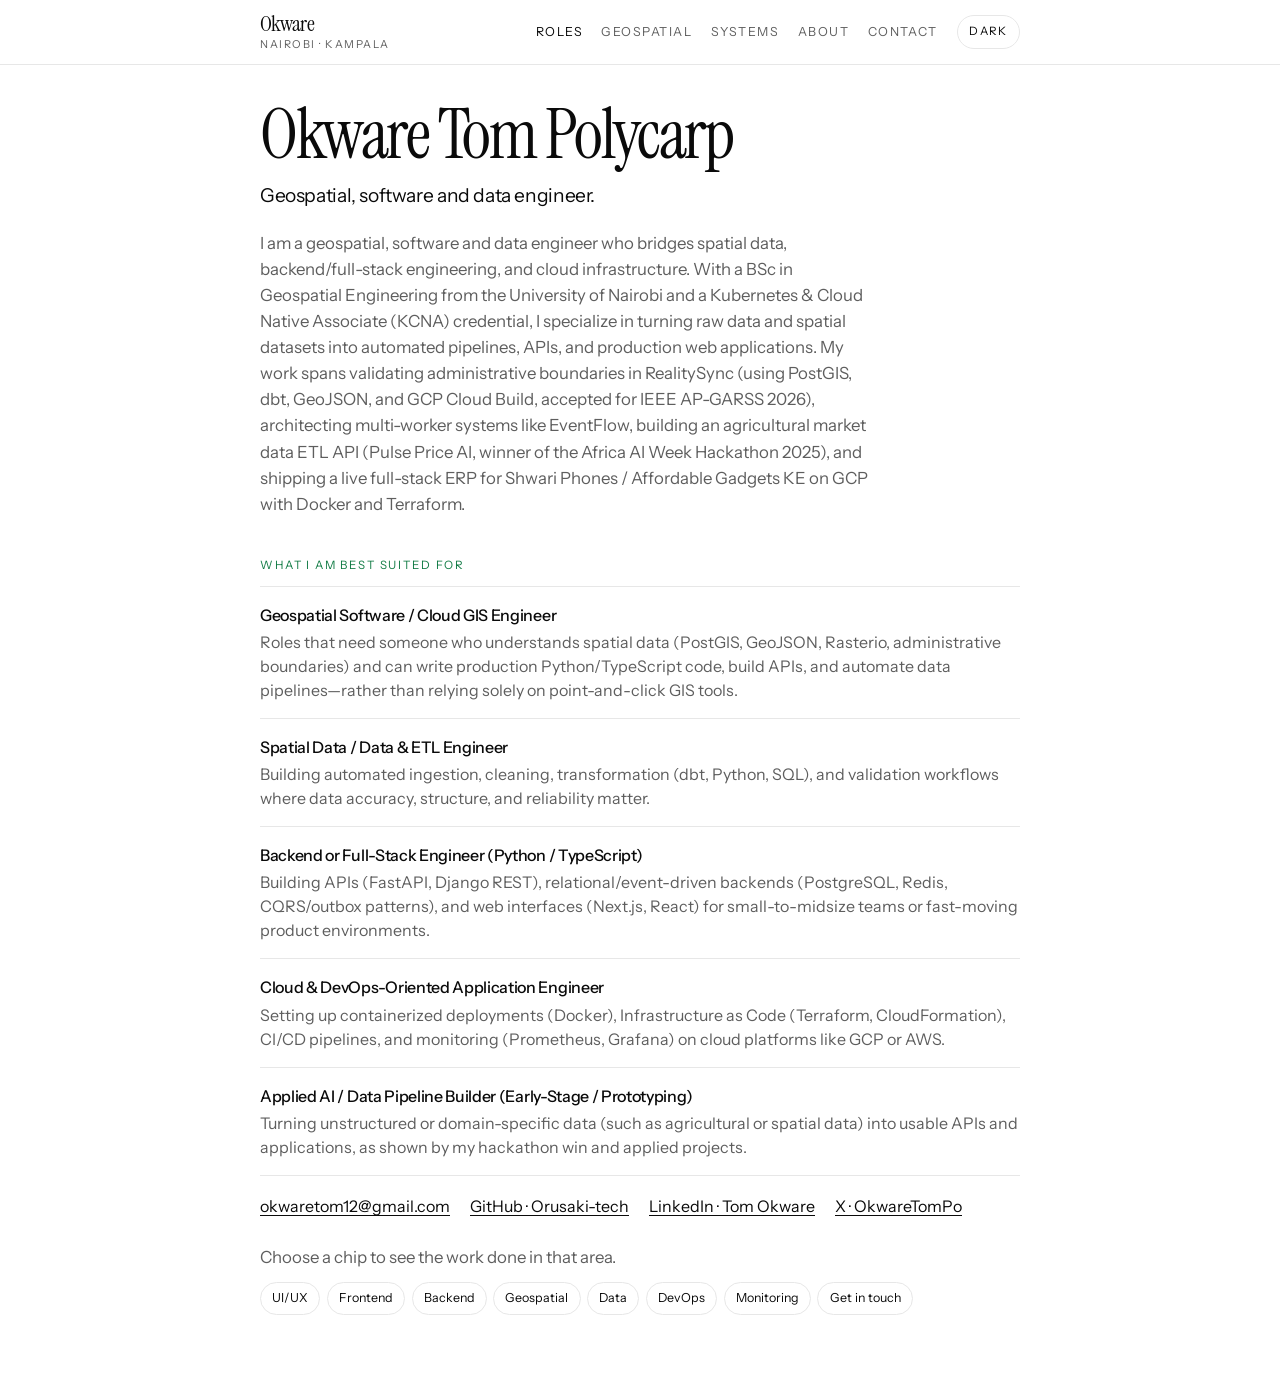
==== commit 5518bfc2: "Rename the Interface chip to UI/UX. Co-authored-by: Cursor <cursoragent@cursor.com>" ====
--- a/index.html
+++ b/index.html
@@ -73,7 +73,7 @@
       </p>
       <p class="chip-prompt">Choose a chip to see the work done in that area.</p>
       <nav class="jumps" aria-label="Roles">
-        <a href="#interface">Interface</a>
+        <a href="#interface">UI/UX</a>
         <a href="#frontend">Frontend</a>
         <a href="#backend">Backend</a>
         <a href="#geospatial">Geospatial</a>
@@ -327,8 +327,12 @@
 
       <section class="role-block contact-block" id="contact">
         <h2>Get in touch</h2>
-        <p class="intro">I work between Nairobi and Kampala. Email is the reliable way to reach me. If the problem is geospatial software, a data pipeline, a backend, or the deploy around them, write. I will walk through the private code.</p>
+        <p class="intro">I split my time between Nairobi and Kampala. Email is the fastest way to reach me—if you have a role or project involving geospatial software, data engineering, backend services, or infrastructure, drop a note to <a href="mailto:okwaretom12@gmail.com">okwaretom12@gmail.com</a>. Much of my production code lives in private repos, and I am always glad to do a live walkthrough.</p>
         <p class="reach"><a href="mailto:okwaretom12@gmail.com">okwaretom12@gmail.com</a></p>
+        <a class="whatsapp" href="https://wa.me/254727504393" target="_blank" rel="noopener noreferrer">
+          <svg viewBox="0 0 24 24" aria-hidden="true"><path d="M20.5 3.5A11 11 0 0 0 2.1 17.8L1 23l5.3-1.4A11 11 0 0 0 20.5 3.5zM12 20.5a9.1 9.1 0 0 1-4.6-1.3l-.3-.2-3.2.8.9-3.1-.2-.3A9.1 9.1 0 1 1 12 20.5zm5-6.8c-.3-.1-1.6-.8-1.8-.9s-.4-.1-.6.1-.7.9-.8 1-.3.2-.6.1a7.4 7.4 0 0 1-2.2-1.4 8.2 8.2 0 0 1-1.5-1.9c-.2-.3 0-.4.1-.6l.4-.5.2-.3a.5.5 0 0 0 0-.5c0-.1-.6-1.4-.8-1.9s-.4-.4-.6-.4h-.5a1 1 0 0 0-.7.3 3 3 0 0 0-.9 2.2 5.2 5.2 0 0 0 1.1 2.8 11.8 11.8 0 0 0 4.6 4c.5.2 1 .4 1.5.6a3.6 3.6 0 0 0 1.7.1 2.7 2.7 0 0 0 1.8-1.3 2.2 2.2 0 0 0 .2-1.3c-.1-.1-.3-.2-.6-.3z"/></svg>
+          WhatsApp
+        </a>
         <ul class="contact-list">
           <li><a href="tel:+254727504393">Phone <span>+254 727 504 393</span></a></li>
           <li><a href="https://github.com/Orusaki-tech" target="_blank" rel="noopener noreferrer">GitHub <span>Orusaki-tech</span></a></li>
--- a/css/site.css
+++ b/css/site.css
@@ -485,6 +485,36 @@
   color: var(--muted);
 }
 
+.contact-block .intro a {
+  color: var(--fg);
+}
+
+.whatsapp {
+  display: inline-flex;
+  align-items: center;
+  gap: 0.5rem;
+  margin-top: 1.15rem;
+  padding: 0.65rem 1.05rem;
+  border-radius: 999px;
+  background: var(--invert);
+  color: var(--invert-fg);
+  text-decoration: none;
+  font-size: 0.78rem;
+  letter-spacing: 0.12em;
+  text-transform: uppercase;
+}
+
+.whatsapp:hover {
+  background: var(--secondary);
+  color: #fff;
+}
+
+.whatsapp svg {
+  width: 1.05rem;
+  height: 1.05rem;
+  fill: currentColor;
+}
+
 .contact-list {
   list-style: none;
   margin: 1.35rem 0 0;
